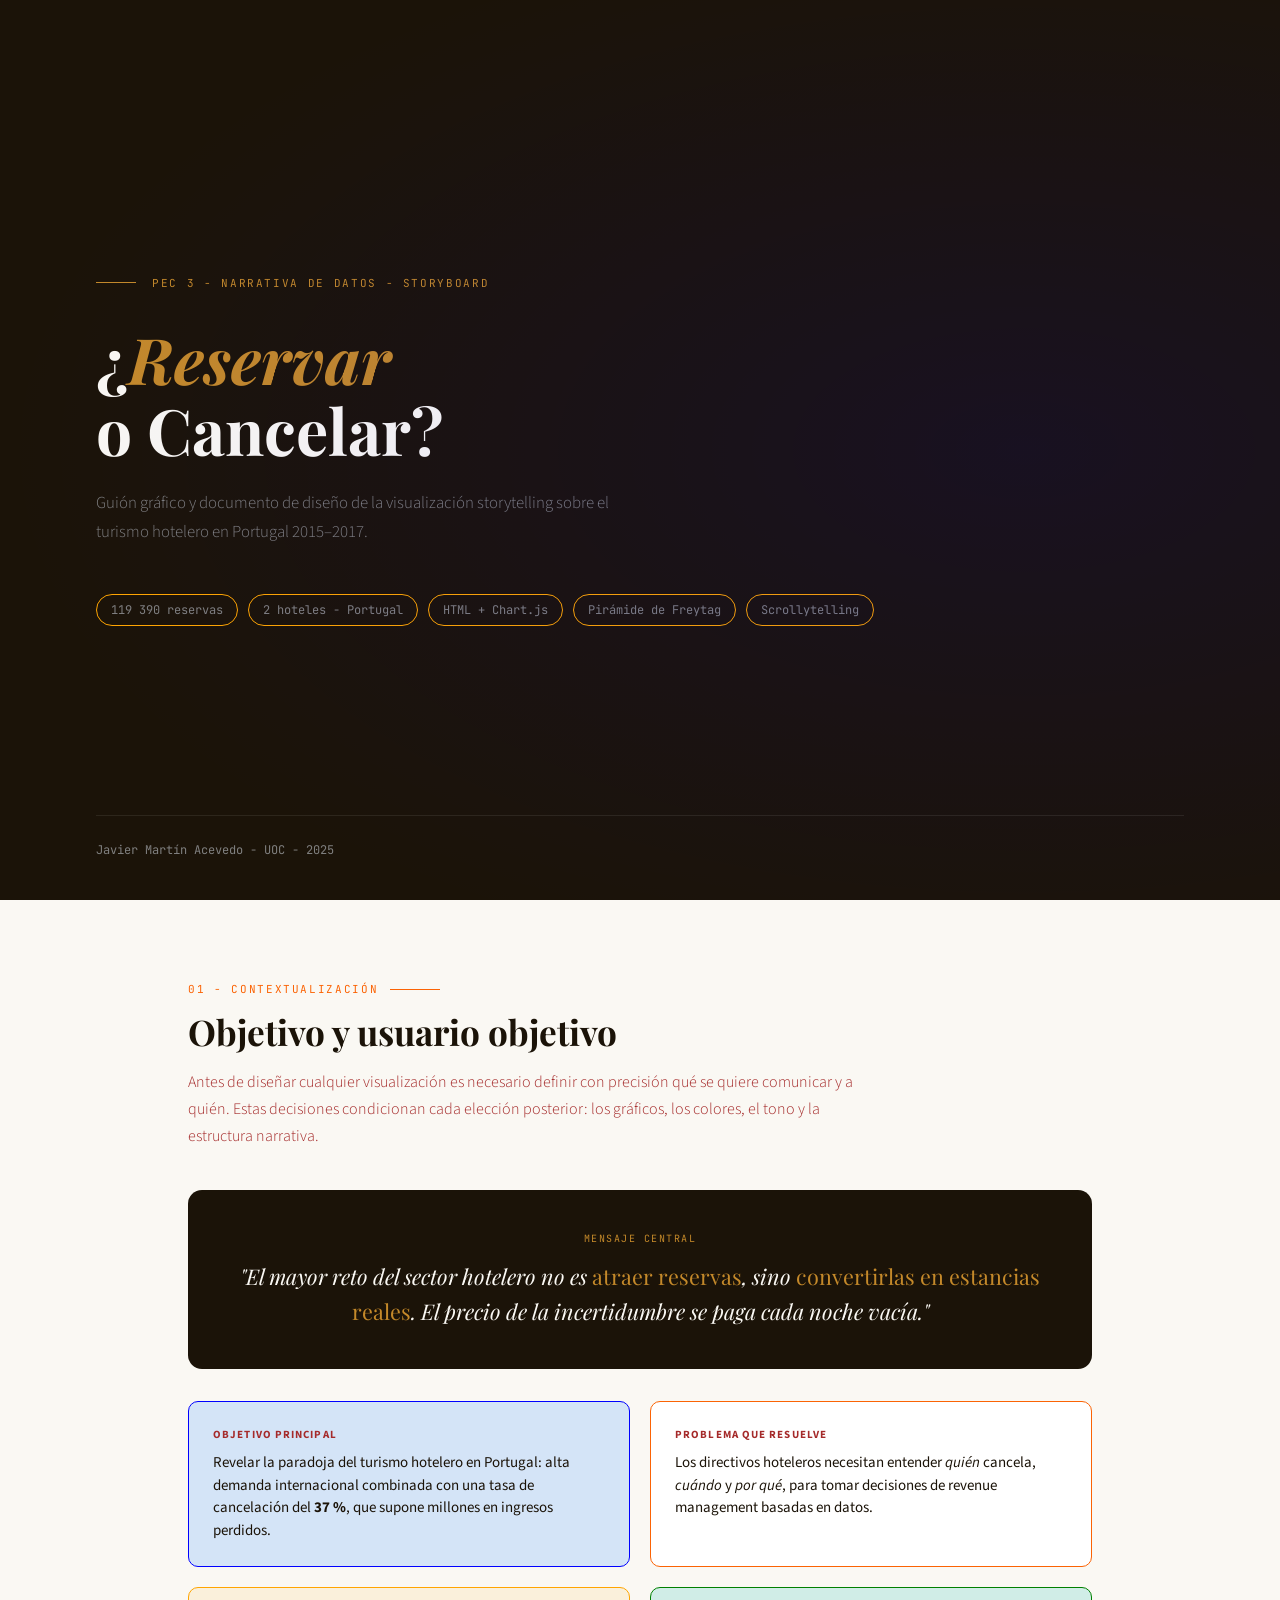
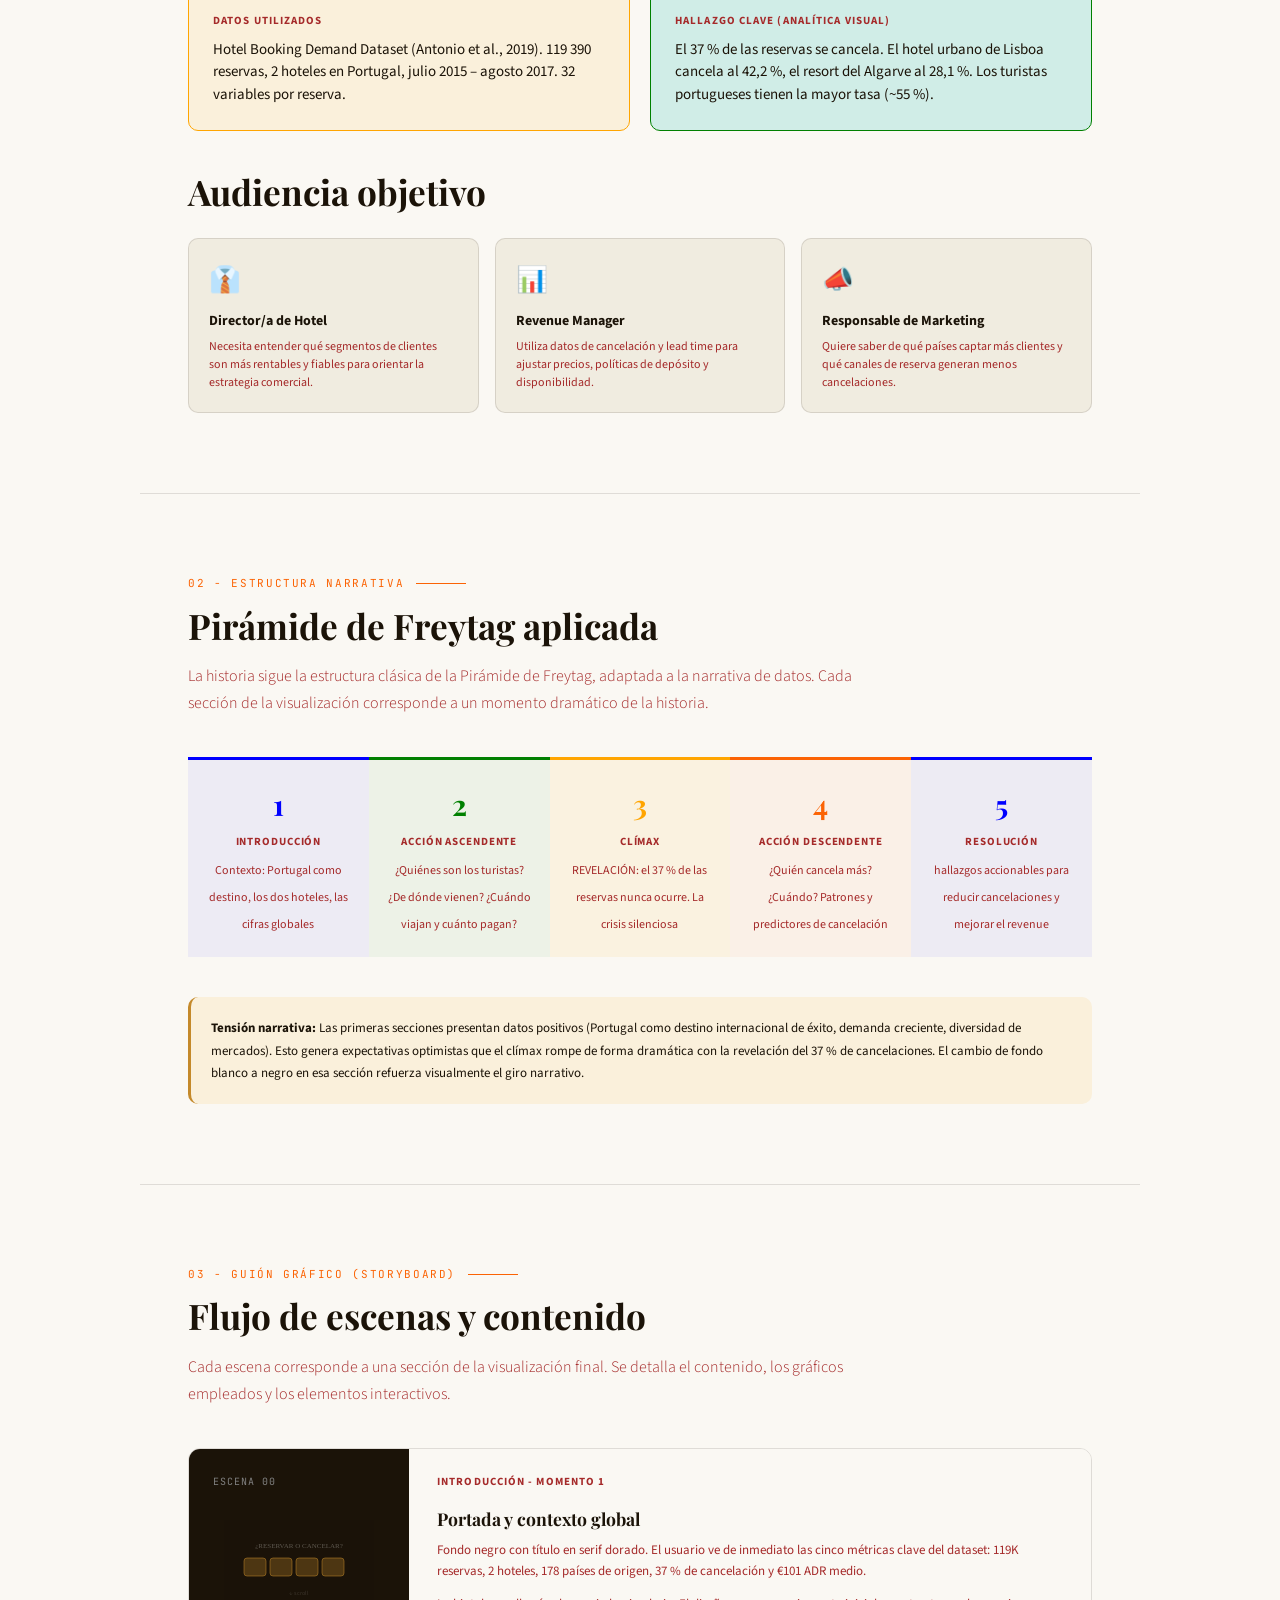
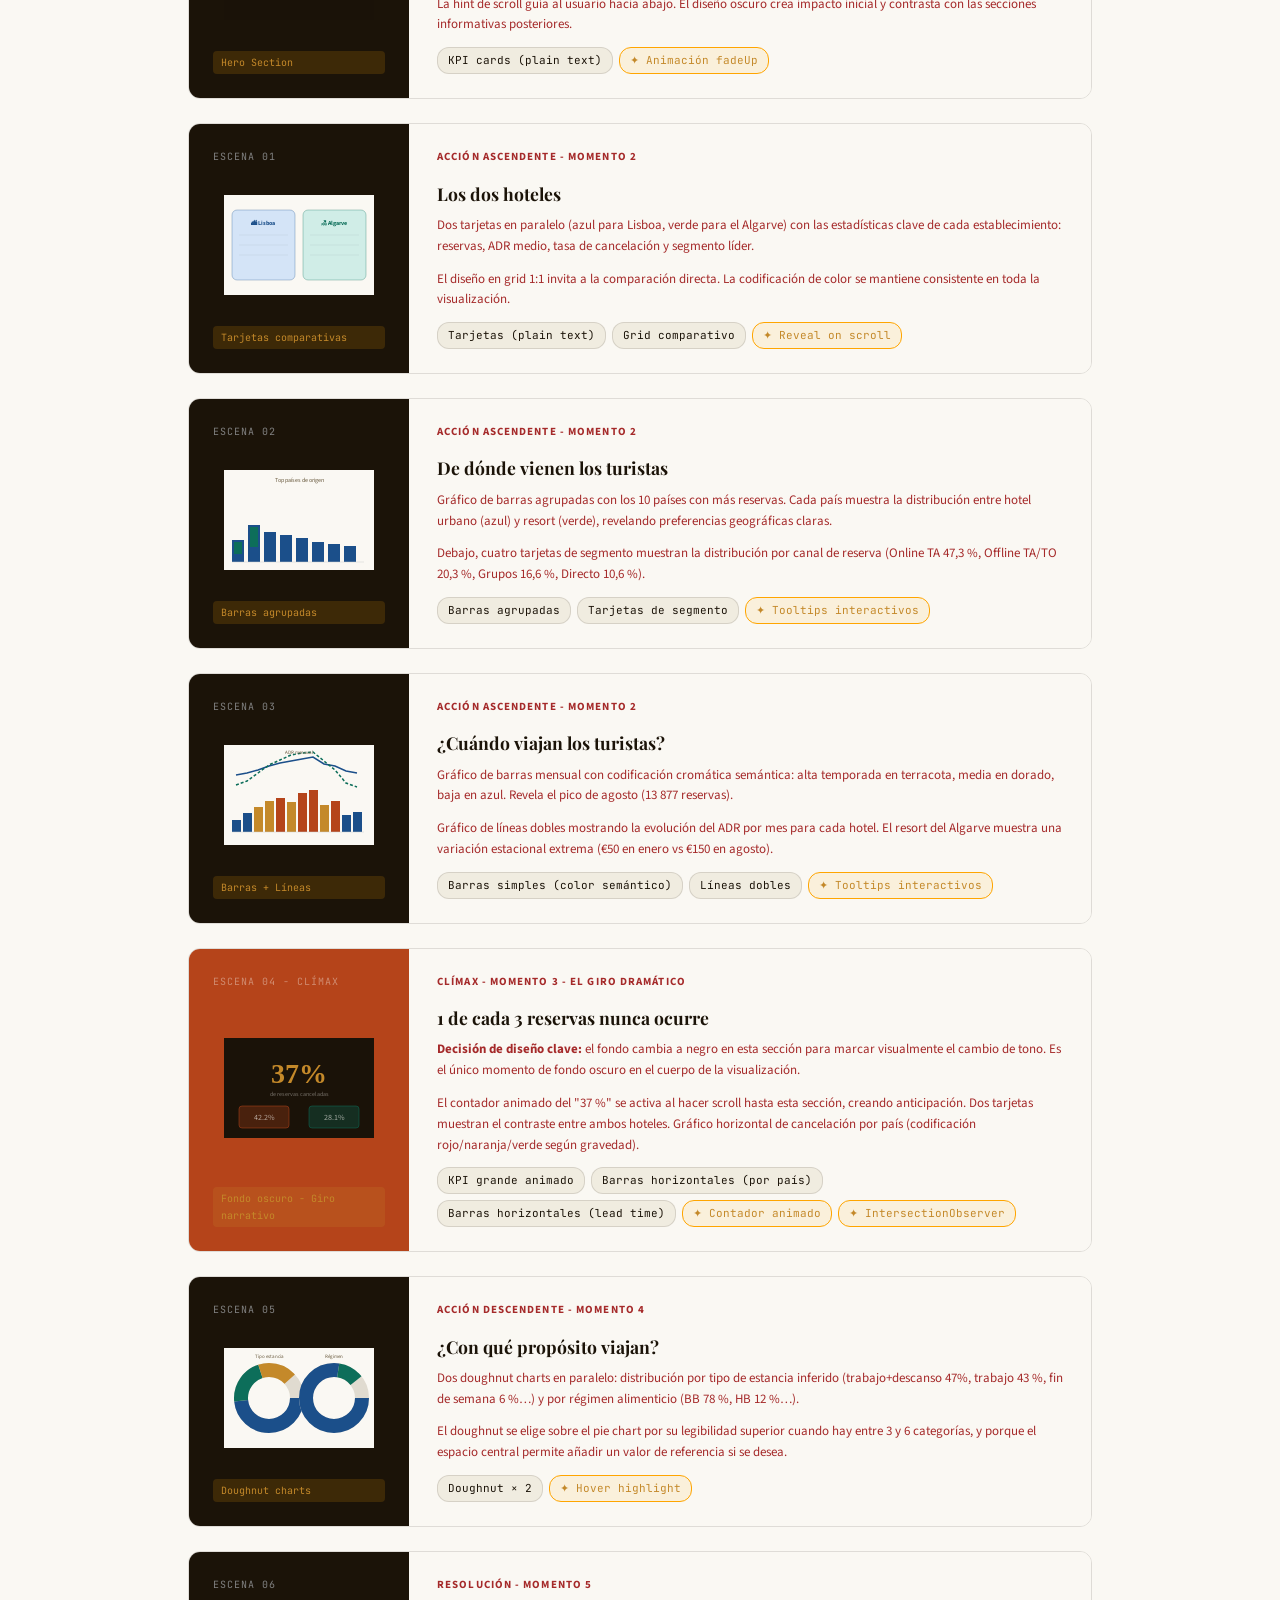
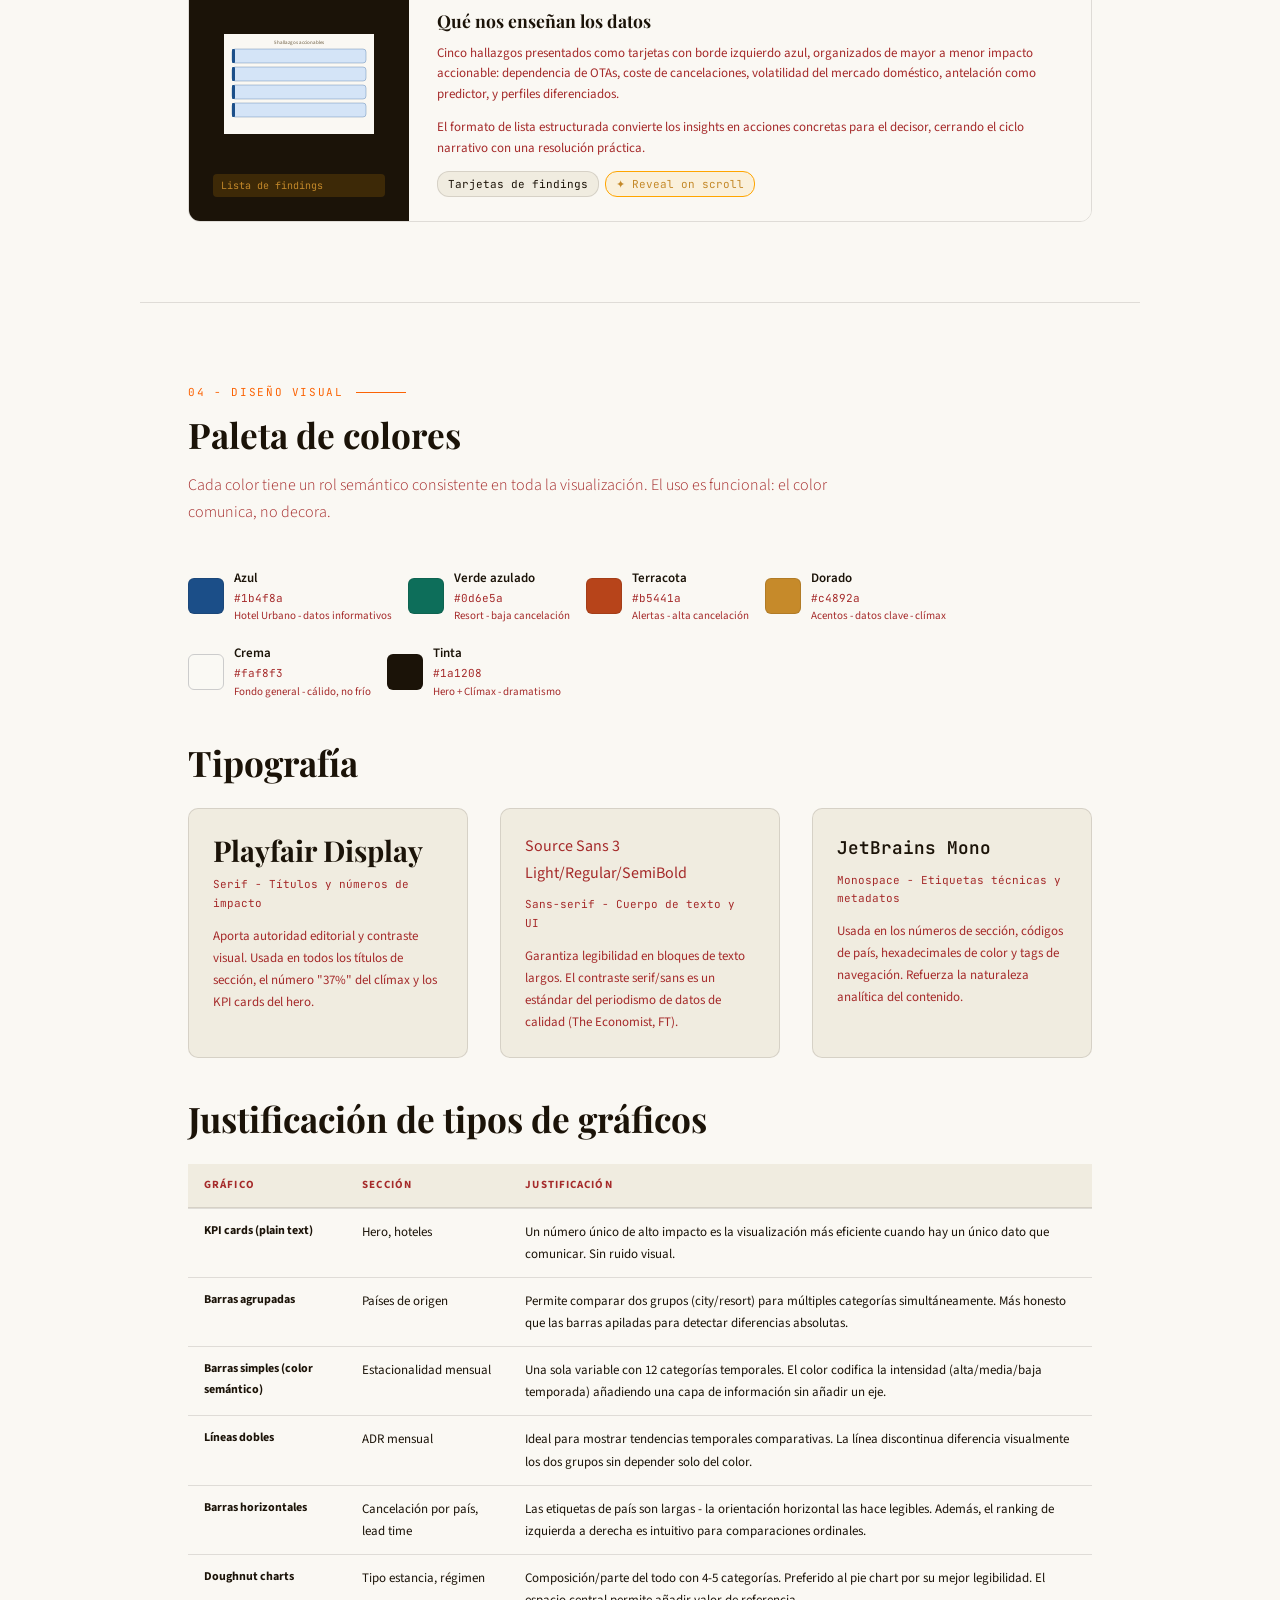
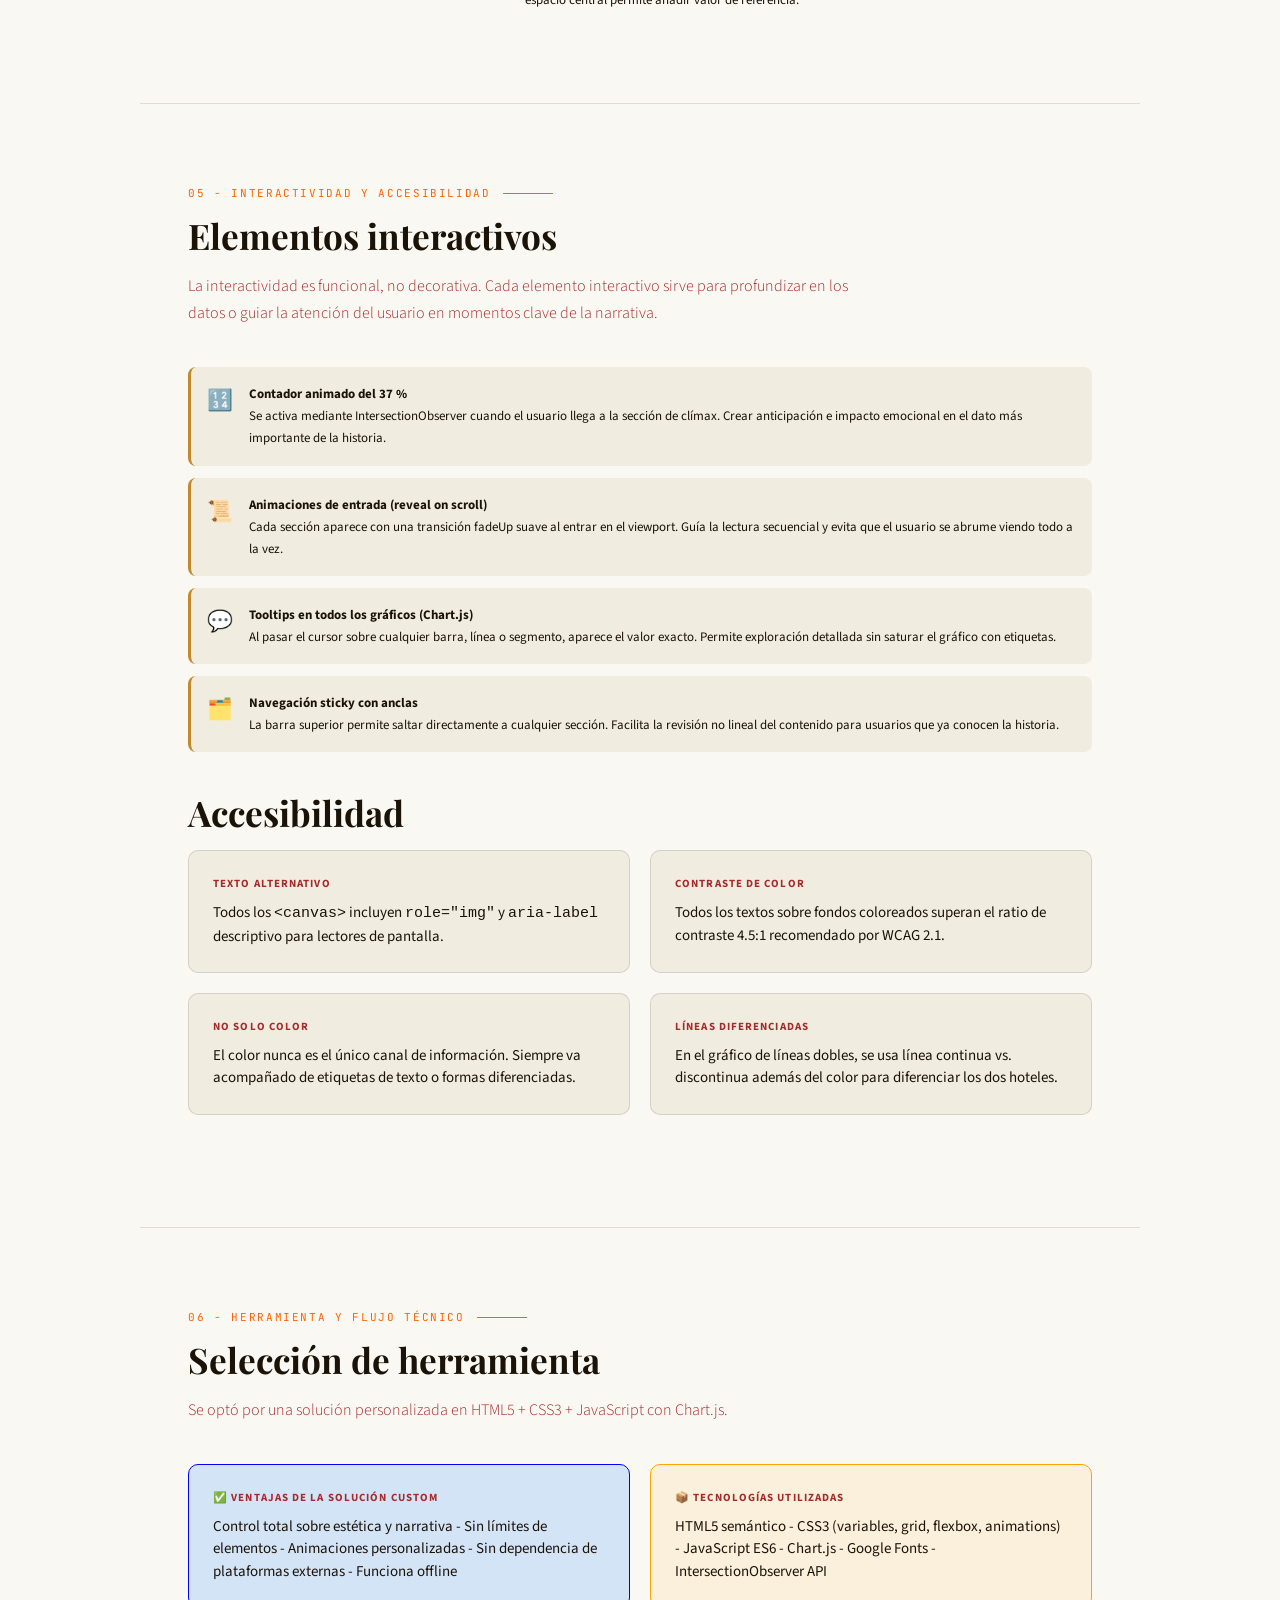
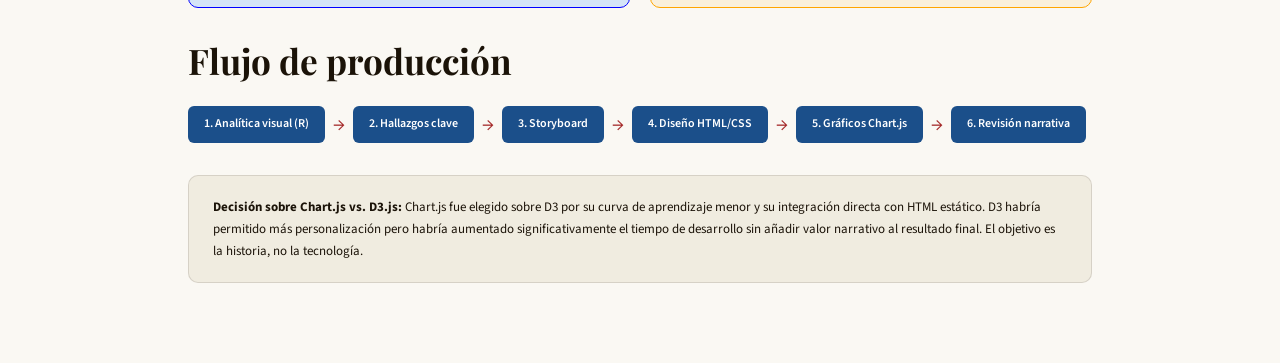
==== storyboard.html @ 97b084c5 "el resto" ====
<!DOCTYPE html>
<html lang="es">
<head>
<meta charset="UTF-8">
<meta name="viewport" content="width=device-width, initial-scale=1.0">
<title>Storyboard - ¿Reservar o Cancelar? | PEC 3</title>
<link href="https://fonts.googleapis.com/css2?family=Playfair+Display:ital,wght@0,400;0,700;1,400&family=Source+Sans+3:wght@300;400;600;700&family=JetBrains+Mono:wght@400;600&display=swap" rel="stylesheet">
<link rel="stylesheet" href="css/styles.css">
<link rel="stylesheet" href="css/styles.css">
</head>
<body>
  <a href="index.html" style="
  position: fixed; bottom: 2rem; right: 2rem;
  background: var(--azul); color: white;
  padding: .6rem 1.2rem; border-radius: 8px;
  text-decoration: none; font-size: 13px; font-weight: 600;
  box-shadow: 0 4px 12px black;
  ">Visualización de datos</a>

<!-- Carátula -->
<div class="cover">
  <div class="cover-meta">PEC 3 - Narrativa de Datos - Storyboard</div>
  <h1>¿<em>Reservar</em><br>o Cancelar?</h1>
  <p class="cover-sub">Guión gráfico y documento de diseño de la visualización storytelling sobre el turismo hotelero en Portugal 2015–2017.</p>
  <div class="cover-tags">
    <span class="tag">119 390 reservas</span>
    <span class="tag">2 hoteles - Portugal</span>
    <span class="tag">HTML + Chart.js</span>
    <span class="tag">Pirámide de Freytag</span>
    <span class="tag">Scrollytelling</span>
  </div>
  <div class="cover-footer">
    <span>Javier Martín Acevedo - UOC - 2025</span>
  </div>
</div>

<!-- Parte 1: Objetivo y usuario -->
<div class="page">
  <div class="section-num">01 - Contextualización</div>
  <h2>Objetivo y usuario objetivo</h2>
  <p class="lead">Antes de diseñar cualquier visualización es necesario definir con precisión qué se quiere comunicar y a quién. Estas decisiones condicionan cada elección posterior: los gráficos, los colores, el tono y la estructura narrativa.</p>

  <div class="msg-box">
    <div class="mb-label">Mensaje central</div>
    <blockquote>"El mayor reto del sector hotelero no es <em>atraer reservas</em>, sino <em>convertirlas en estancias reales</em>. El precio de la incertidumbre se paga cada noche vacía."</blockquote>
  </div>

  <div class="info-grid">
    <div class="info-box accent-azul">
      <div class="ib-label">Objetivo principal</div>
      <div class="ib-value">Revelar la paradoja del turismo hotelero en Portugal: alta demanda internacional combinada con una tasa de cancelación del <strong>37 %</strong>, que supone millones en ingresos perdidos.</div>
    </div>
    <div class="info-box accent-terra">
      <div class="ib-label">Problema que resuelve</div>
      <div class="ib-value">Los directivos hoteleros necesitan entender <em>quién</em> cancela, <em>cuándo</em> y <em>por qué</em>, para tomar decisiones de revenue management basadas en datos.</div>
    </div>
    <div class="info-box accent-gold">
      <div class="ib-label">Datos utilizados</div>
      <div class="ib-value">Hotel Booking Demand Dataset (Antonio et al., 2019). 119 390 reservas, 2 hoteles en Portugal, julio 2015 – agosto 2017. 32 variables por reserva.</div>
    </div>
    <div class="info-box accent-teal">
      <div class="ib-label">Hallazgo clave (analítica visual)</div>
      <div class="ib-value">El 37 % de las reservas se cancela. El hotel urbano de Lisboa cancela al 42,2 %, el resort del Algarve al 28,1 %. Los turistas portugueses tienen la mayor tasa (~55 %).</div>
    </div>
  </div>

  <h2 style="margin-top:2.5rem;">Audiencia objetivo</h2>
  <div class="audience-grid">
    <div class="aud-card">
      <div class="aud-icon">👔</div>
      <div class="aud-role">Director/a de Hotel</div>
      <div class="aud-desc">Necesita entender qué segmentos de clientes son más rentables y fiables para orientar la estrategia comercial.</div>
    </div>
    <div class="aud-card">
      <div class="aud-icon">📊</div>
      <div class="aud-role">Revenue Manager</div>
      <div class="aud-desc">Utiliza datos de cancelación y lead time para ajustar precios, políticas de depósito y disponibilidad.</div>
    </div>
    <div class="aud-card">
      <div class="aud-icon">📣</div>
      <div class="aud-role">Responsable de Marketing</div>
      <div class="aud-desc">Quiere saber de qué países captar más clientes y qué canales de reserva generan menos cancelaciones.</div>
    </div>
  </div>
</div>

<!-- Parte 2: Estructura narrativa -->
<div class="page">
  <div class="section-num">02 - Estructura narrativa</div>
  <h2>Pirámide de Freytag aplicada</h2>
  <p class="lead">La historia sigue la estructura clásica de la Pirámide de Freytag, adaptada a la narrativa de datos. Cada sección de la visualización corresponde a un momento dramático de la historia.</p>

  <div class="pyramid-wrap">
    <div class="pyramid-steps">
      <div class="pstep">
        <span class="ps-num">1</span>
        <span class="ps-label">Introducción</span>
        <span class="ps-desc">Contexto: Portugal como destino, los dos hoteles, las cifras globales</span>
      </div>
      <div class="pstep">
        <span class="ps-num">2</span>
        <span class="ps-label">Acción ascendente</span>
        <span class="ps-desc">¿Quiénes son los turistas? ¿De dónde vienen? ¿Cuándo viajan y cuánto pagan?</span>
      </div>
      <div class="pstep">
        <span class="ps-num">3</span>
        <span class="ps-label">Clímax</span>
        <span class="ps-desc">REVELACIÓN: el 37 % de las reservas nunca ocurre. La crisis silenciosa</span>
      </div>
      <div class="pstep">
        <span class="ps-num">4</span>
        <span class="ps-label">Acción descendente</span>
        <span class="ps-desc">¿Quién cancela más? ¿Cuándo? Patrones y predictores de cancelación</span>
      </div>
      <div class="pstep">
        <span class="ps-num">5</span>
        <span class="ps-label">Resolución</span>
        <span class="ps-desc">hallazgos accionables para reducir cancelaciones y mejorar el revenue</span>
      </div>
    </div>
  </div>

  <div style="margin-top:1.5rem; padding:1.25rem; background:var(--gold-light); border-radius:10px; border-left:3px solid var(--gold); font-size:13px;">
    <strong>Tensión narrativa:</strong> Las primeras secciones presentan datos positivos (Portugal como destino internacional de éxito, demanda creciente, diversidad de mercados). Esto genera expectativas optimistas que el clímax rompe de forma dramática con la revelación del 37 % de cancelaciones. El cambio de fondo blanco a negro en esa sección refuerza visualmente el giro narrativo.
  </div>
</div>

<!-- Parte 3: Guión Gráfico -->
<div class="page">
  <div class="section-num">03 - Guión gráfico (Storyboard)</div>
  <h2>Flujo de escenas y contenido</h2>
  <p class="lead">Cada escena corresponde a una sección de la visualización final. Se detalla el contenido, los gráficos empleados y los elementos interactivos.</p>

  <div class="scenes">

    <!-- Hero -->
    <div class="scene">
      <div class="scene-frame">
        <div class="scene-num">ESCENA 00</div>
        <div class="scene-preview">
          <svg class="wf" viewBox="0 0 150 100" fill="none">
            <rect width="150" height="100" fill="#1a1208"/>
            <text x="75" y="28" text-anchor="middle" fill="rgba(250,248,243,0.3)" font-size="7" font-family="serif">¿RESERVAR O CANCELAR?</text>
            <rect x="20" y="38" width="22" height="18" rx="3" fill="rgba(196,137,42,0.3)" stroke="rgba(196,137,42,0.5)" stroke-width="1"/>
            <rect x="46" y="38" width="22" height="18" rx="3" fill="rgba(196,137,42,0.3)" stroke="rgba(196,137,42,0.5)" stroke-width="1"/>
            <rect x="72" y="38" width="22" height="18" rx="3" fill="rgba(196,137,42,0.3)" stroke="rgba(196,137,42,0.5)" stroke-width="1"/>
            <rect x="98" y="38" width="22" height="18" rx="3" fill="rgba(196,137,42,0.3)" stroke="rgba(196,137,42,0.5)" stroke-width="1"/>
            <text x="75" y="75" text-anchor="middle" fill="rgba(250,248,243,0.15)" font-size="6">↓ scroll</text>
          </svg>
        </div>
        <span class="scene-tag-vis">Hero Section</span>
      </div>
      <div class="scene-body">
        <div class="scene-section">Introducción - Momento 1</div>
        <div class="scene-title">Portada y contexto global</div>
        <p>Fondo negro con título en serif dorado. El usuario ve de inmediato las cinco métricas clave del dataset: 119K reservas, 2 hoteles, 178 países de origen, 37 % de cancelación y €101 ADR medio.</p>
        <p>La hint de scroll guía al usuario hacia abajo. El diseño oscuro crea impacto inicial y contrasta con las secciones informativas posteriores.</p>
        <div class="scene-charts">
          <span class="chart-pill">KPI cards (plain text)</span>
          <span class="interaction-pill">✦ Animación fadeUp</span>
        </div>
      </div>
    </div>

    <!-- Los hoteles -->
    <div class="scene">
      <div class="scene-frame">
        <div class="scene-num">ESCENA 01</div>
        <div class="scene-preview">
          <svg class="wf" viewBox="0 0 150 100" fill="none">
            <rect width="150" height="100" fill="#faf8f3"/>
            <rect x="8" y="15" width="63" height="70" rx="5" fill="#d4e4f7" stroke="rgba(27,79,138,0.3)" stroke-width="1"/>
            <rect x="79" y="15" width="63" height="70" rx="5" fill="#d0ede7" stroke="rgba(13,110,90,0.3)" stroke-width="1"/>
            <text x="39" y="30" text-anchor="middle" fill="#1b4f8a" font-size="6" font-weight="bold">🏙 Lisboa</text>
            <text x="110" y="30" text-anchor="middle" fill="#0d6e5a" font-size="6" font-weight="bold">🏖 Algarve</text>
            <line x1="15" y1="40" x2="64" y2="40" stroke="rgba(26,18,8,0.1)" stroke-width="0.5"/>
            <line x1="15" y1="50" x2="64" y2="50" stroke="rgba(26,18,8,0.1)" stroke-width="0.5"/>
            <line x1="15" y1="60" x2="64" y2="60" stroke="rgba(26,18,8,0.1)" stroke-width="0.5"/>
            <line x1="86" y1="40" x2="135" y2="40" stroke="rgba(26,18,8,0.1)" stroke-width="0.5"/>
            <line x1="86" y1="50" x2="135" y2="50" stroke="rgba(26,18,8,0.1)" stroke-width="0.5"/>
            <line x1="86" y1="60" x2="135" y2="60" stroke="rgba(26,18,8,0.1)" stroke-width="0.5"/>
          </svg>
        </div>
        <span class="scene-tag-vis">Tarjetas comparativas</span>
      </div>
      <div class="scene-body">
        <div class="scene-section">Acción ascendente - Momento 2</div>
        <div class="scene-title">Los dos hoteles</div>
        <p>Dos tarjetas en paralelo (azul para Lisboa, verde para el Algarve) con las estadísticas clave de cada establecimiento: reservas, ADR medio, tasa de cancelación y segmento líder.</p>
        <p>El diseño en grid 1:1 invita a la comparación directa. La codificación de color se mantiene consistente en toda la visualización.</p>
        <div class="scene-charts">
          <span class="chart-pill">Tarjetas (plain text)</span>
          <span class="chart-pill">Grid comparativo</span>
          <span class="interaction-pill">✦ Reveal on scroll</span>
        </div>
      </div>
    </div>

    <!-- Huéspedes -->
    <div class="scene">
      <div class="scene-frame">
        <div class="scene-num">ESCENA 02</div>
        <div class="scene-preview">
          <svg class="wf" viewBox="0 0 150 100" fill="none">
            <rect width="150" height="100" fill="#faf8f3"/>
            <rect x="8" y="70" width="12" height="22" fill="#1b4f8a"/>
            <rect x="10" y="72" width="8" height="12" fill="#0d6e5a"/>
            <rect x="24" y="55" width="12" height="37" fill="#1b4f8a"/>
            <rect x="26" y="57" width="8" height="20" fill="#0d6e5a"/>
            <rect x="40" y="62" width="12" height="30" fill="#1b4f8a"/>
            <rect x="56" y="65" width="12" height="27" fill="#1b4f8a"/>
            <rect x="72" y="68" width="12" height="24" fill="#1b4f8a"/>
            <rect x="88" y="72" width="12" height="20" fill="#1b4f8a"/>
            <rect x="104" y="74" width="12" height="18" fill="#1b4f8a"/>
            <rect x="120" y="76" width="12" height="16" fill="#1b4f8a"/>
            <line x1="8" y1="92" x2="140" y2="92" stroke="#ccc" stroke-width="0.5"/>
            <text x="75" y="12" text-anchor="middle" fill="#6b5c40" font-size="6">Top países de origen</text>
          </svg>
        </div>
        <span class="scene-tag-vis">Barras agrupadas</span>
      </div>
      <div class="scene-body">
        <div class="scene-section">Acción ascendente - Momento 2</div>
        <div class="scene-title">De dónde vienen los turistas</div>
        <p>Gráfico de barras agrupadas con los 10 países con más reservas. Cada país muestra la distribución entre hotel urbano (azul) y resort (verde), revelando preferencias geográficas claras.</p>
        <p>Debajo, cuatro tarjetas de segmento muestran la distribución por canal de reserva (Online TA 47,3 %, Offline TA/TO 20,3 %, Grupos 16,6 %, Directo 10,6 %).</p>
        <div class="scene-charts">
          <span class="chart-pill">Barras agrupadas</span>
          <span class="chart-pill">Tarjetas de segmento</span>
          <span class="interaction-pill">✦ Tooltips interactivos</span>
        </div>
      </div>
    </div>

    <!-- Estacionalidad -->
    <div class="scene">
      <div class="scene-frame">
        <div class="scene-num">ESCENA 03</div>
        <div class="scene-preview">
          <svg class="wf" viewBox="0 0 150 100" fill="none">
            <rect width="150" height="100" fill="#faf8f3"/>
            <!-- Meses -->
            <rect x="8" y="75" width="9" height="12" fill="#1b4f8a"/>
            <rect x="19" y="68" width="9" height="19" fill="#1b4f8a"/>
            <rect x="30" y="62" width="9" height="25" fill="#c4892a"/>
            <rect x="41" y="56" width="9" height="31" fill="#c4892a"/>
            <rect x="52" y="53" width="9" height="34" fill="#b5441a"/>
            <rect x="63" y="57" width="9" height="30" fill="#c4892a"/>
            <rect x="74" y="48" width="9" height="39" fill="#b5441a"/>
            <rect x="85" y="45" width="9" height="42" fill="#b5441a"/>
            <rect x="96" y="60" width="9" height="27" fill="#c4892a"/>
            <rect x="107" y="56" width="9" height="31" fill="#b5441a"/>
            <rect x="118" y="70" width="9" height="17" fill="#1b4f8a"/>
            <rect x="129" y="67" width="9" height="20" fill="#1b4f8a"/>
            <line x1="8" y1="87" x2="140" y2="87" stroke="#ccc" stroke-width="0.5"/>
            <!-- Adr -->
            <polyline points="12,30 23,28 34,25 45,21 56,18 67,16 78,14 89,12 100,19 111,21 122,26 133,28" stroke="#1b4f8a" stroke-width="1.5" fill="none"/>
            <polyline points="12,40 23,36 34,28 45,20 56,15 67,10 78,8 89,7 100,16 111,25 122,38 133,42" stroke="#0d6e5a" stroke-width="1.5" fill="none" stroke-dasharray="3,2"/>
            <text x="75" y="9" text-anchor="middle" fill="#6b5c40" font-size="5">ADR mensual</text>
          </svg>
        </div>
        <span class="scene-tag-vis">Barras + Líneas</span>
      </div>
      <div class="scene-body">
        <div class="scene-section">Acción ascendente - Momento 2</div>
        <div class="scene-title">¿Cuándo viajan los turistas?</div>
        <p>Gráfico de barras mensual con codificación cromática semántica: alta temporada en terracota, media en dorado, baja en azul. Revela el pico de agosto (13 877 reservas).</p>
        <p>Gráfico de líneas dobles mostrando la evolución del ADR por mes para cada hotel. El resort del Algarve muestra una variación estacional extrema (€50 en enero vs €150 en agosto).</p>
        <div class="scene-charts">
          <span class="chart-pill">Barras simples (color semántico)</span>
          <span class="chart-pill">Líneas dobles</span>
          <span class="interaction-pill">✦ Tooltips interactivos</span>
        </div>
      </div>
    </div>

    <!-- cLÍMAX -->
    <div class="scene">
      <div class="scene-frame" style="background:#b5441a;">
        <div class="scene-num" style="color:rgba(250,248,243,0.4);">ESCENA 04 - CLÍMAX</div>
        <div class="scene-preview">
          <svg class="wf" viewBox="0 0 150 100" fill="none">
            <rect width="150" height="100" fill="#1a1208"/>
            <text x="75" y="45" text-anchor="middle" fill="#c4892a" font-size="28" font-family="serif" font-weight="bold">37%</text>
            <text x="75" y="58" text-anchor="middle" fill="rgba(250,248,243,0.4)" font-size="6">de reservas canceladas</text>
            <rect x="15" y="68" width="50" height="22" rx="3" fill="rgba(181,68,26,0.3)" stroke="rgba(181,68,26,0.5)" stroke-width="1"/>
            <rect x="85" y="68" width="50" height="22" rx="3" fill="rgba(13,110,90,0.3)" stroke="rgba(13,110,90,0.5)" stroke-width="1"/>
            <text x="40" y="82" text-anchor="middle" fill="rgba(250,248,243,0.6)" font-size="8">42.2%</text>
            <text x="110" y="82" text-anchor="middle" fill="rgba(250,248,243,0.6)" font-size="8">28.1%</text>
          </svg>
        </div>
        <span class="scene-tag-vis" style="background:rgba(196,137,42,0.2); color:var(--gold);">Fondo oscuro - Giro narrativo</span>
      </div>
      <div class="scene-body">
        <div class="scene-section">CLÍMAX - Momento 3 - El giro dramático</div>
        <div class="scene-title">1 de cada 3 reservas nunca ocurre</div>
        <p><strong>Decisión de diseño clave:</strong> el fondo cambia a negro en esta sección para marcar visualmente el cambio de tono. Es el único momento de fondo oscuro en el cuerpo de la visualización.</p>
        <p>El contador animado del "37 %" se activa al hacer scroll hasta esta sección, creando anticipación. Dos tarjetas muestran el contraste entre ambos hoteles. Gráfico horizontal de cancelación por país (codificación rojo/naranja/verde según gravedad).</p>
        <div class="scene-charts">
          <span class="chart-pill">KPI grande animado</span>
          <span class="chart-pill">Barras horizontales (por país)</span>
          <span class="chart-pill">Barras horizontales (lead time)</span>
          <span class="interaction-pill">✦ Contador animado</span>
          <span class="interaction-pill">✦ IntersectionObserver</span>
        </div>
      </div>
    </div>

    <!-- Tipo de estancia -->
    <div class="scene">
      <div class="scene-frame">
        <div class="scene-num">ESCENA 05</div>
        <div class="scene-preview">
          <svg class="wf" viewBox="0 0 150 100" fill="none">
            <rect width="150" height="100" fill="#faf8f3"/>
            <!-- Doughnut 1 -->
            <circle cx="45" cy="50" r="28" fill="none" stroke="#e0dbd0" stroke-width="14"/>
            <circle cx="45" cy="50" r="28" fill="none" stroke="#1b4f8a" stroke-width="14" stroke-dasharray="85 176" stroke-dashoffset="0"/>
            <circle cx="45" cy="50" r="28" fill="none" stroke="#0d6e5a" stroke-width="14" stroke-dasharray="38 176" stroke-dashoffset="-85"/>
            <circle cx="45" cy="50" r="28" fill="none" stroke="#c4892a" stroke-width="14" stroke-dasharray="32 176" stroke-dashoffset="-123"/>
            <!-- Doughnut 2 -->
            <circle cx="110" cy="50" r="28" fill="none" stroke="#e0dbd0" stroke-width="14"/>
            <circle cx="110" cy="50" r="28" fill="none" stroke="#1b4f8a" stroke-width="14" stroke-dasharray="136 176" stroke-dashoffset="0"/>
            <circle cx="110" cy="50" r="28" fill="none" stroke="#0d6e5a" stroke-width="14" stroke-dasharray="21 176" stroke-dashoffset="-136"/>
            <text x="45" y="10" text-anchor="middle" fill="#6b5c40" font-size="5">Tipo estancia</text>
            <text x="110" y="10" text-anchor="middle" fill="#6b5c40" font-size="5">Régimen</text>
          </svg>
        </div>
        <span class="scene-tag-vis">Doughnut charts</span>
      </div>
      <div class="scene-body">
        <div class="scene-section">Acción descendente - Momento 4</div>
        <div class="scene-title">¿Con qué propósito viajan?</div>
        <p>Dos doughnut charts en paralelo: distribución por tipo de estancia inferido (trabajo+descanso 47%, trabajo 43 %, fin de semana 6 %…) y por régimen alimenticio (BB 78 %, HB 12 %…).</p>
        <p>El doughnut se elige sobre el pie chart por su legibilidad superior cuando hay entre 3 y 6 categorías, y porque el espacio central permite añadir un valor de referencia si se desea.</p>
        <div class="scene-charts">
          <span class="chart-pill">Doughnut × 2</span>
          <span class="interaction-pill">✦ Hover highlight</span>
        </div>
      </div>
    </div>

    <!-- Conclusiones -->
    <div class="scene">
      <div class="scene-frame">
        <div class="scene-num">ESCENA 06</div>
        <div class="scene-preview">
          <svg class="wf" viewBox="0 0 150 100" fill="none">
            <rect width="150" height="100" fill="#faf8f3"/>
            <rect x="8" y="15" width="134" height="14" rx="3" fill="#d4e4f7" stroke="rgba(27,79,138,0.3)" stroke-width="1"/>
            <rect x="8" y="33" width="134" height="14" rx="3" fill="#d4e4f7" stroke="rgba(27,79,138,0.3)" stroke-width="1"/>
            <rect x="8" y="51" width="134" height="14" rx="3" fill="#d4e4f7" stroke="rgba(27,79,138,0.3)" stroke-width="1"/>
            <rect x="8" y="69" width="134" height="14" rx="3" fill="#d4e4f7" stroke="rgba(27,79,138,0.3)" stroke-width="1"/>
            <rect x="8" y="15" width="3" height="14" rx="1" fill="#1b4f8a"/>
            <rect x="8" y="33" width="3" height="14" rx="1" fill="#1b4f8a"/>
            <rect x="8" y="51" width="3" height="14" rx="1" fill="#1b4f8a"/>
            <rect x="8" y="69" width="3" height="14" rx="1" fill="#1b4f8a"/>
            <text x="75" y="10" text-anchor="middle" fill="#6b5c40" font-size="5">5 hallazgos accionables</text>
          </svg>
        </div>
        <span class="scene-tag-vis">Lista de findings</span>
      </div>
      <div class="scene-body">
        <div class="scene-section">Resolución - Momento 5</div>
        <div class="scene-title">Qué nos enseñan los datos</div>
        <p>Cinco hallazgos presentados como tarjetas con borde izquierdo azul, organizados de mayor a menor impacto accionable: dependencia de OTAs, coste de cancelaciones, volatilidad del mercado doméstico, antelación como predictor, y perfiles diferenciados.</p>
        <p>El formato de lista estructurada convierte los insights en acciones concretas para el decisor, cerrando el ciclo narrativo con una resolución práctica.</p>
        <div class="scene-charts">
          <span class="chart-pill">Tarjetas de findings</span>
          <span class="interaction-pill">✦ Reveal on scroll</span>
        </div>
      </div>
    </div>

  </div><!-- /scenes -->
</div>

<!-- Parte 4: Diseño visual -->
<div class="page">
  <div class="section-num">04 - Diseño visual</div>
  <h2>Paleta de colores</h2>
  <p class="lead">Cada color tiene un rol semántico consistente en toda la visualización. El uso es funcional: el color comunica, no decora.</p>

  <div class="swatches">
    <div class="swatch">
      <div class="sw-dot" style="background:hsl(212, 67%, 32%);"></div>
      <div class="sw-info">
        <div class="sw-name">Azul</div>
        <div class="sw-hex">#1b4f8a</div>
        <div class="sw-use">Hotel Urbano - datos informativos</div>
      </div>
    </div>
    <div class="swatch">
      <div class="sw-dot" style="background:hsl(168, 79%, 24%);"></div>
      <div class="sw-info">
        <div class="sw-name">Verde azulado</div>
        <div class="sw-hex">#0d6e5a</div>
        <div class="sw-use">Resort - baja cancelación</div>
      </div>
    </div>
    <div class="swatch">
      <div class="sw-dot" style="background:hsl(16, 75%, 41%);"></div>
      <div class="sw-info">
        <div class="sw-name">Terracota</div>
        <div class="sw-hex">#b5441a</div>
        <div class="sw-use">Alertas - alta cancelación</div>
      </div>
    </div>
    <div class="swatch">
      <div class="sw-dot" style="background:hsl(37, 65%, 47%);"></div>
      <div class="sw-info">
        <div class="sw-name">Dorado</div>
        <div class="sw-hex">#c4892a</div>
        <div class="sw-use">Acentos - datos clave - clímax</div>
      </div>
    </div>
    <div class="swatch">
      <div class="sw-dot" style="background:hsl(43, 41%, 97%); border:1px solid hsl(0, 0%, 80%);"></div>
      <div class="sw-info">
        <div class="sw-name">Crema</div>
        <div class="sw-hex">#faf8f3</div>
        <div class="sw-use">Fondo general - cálido, no frío</div>
      </div>
    </div>
    <div class="swatch">
      <div class="sw-dot" style="background:hsl(33, 53%, 7%);"></div>
      <div class="sw-info">
        <div class="sw-name">Tinta</div>
        <div class="sw-hex">#1a1208</div>
        <div class="sw-use">Hero + Clímax - dramatismo</div>
      </div>
    </div>
  </div>

  <h2 style="margin-top:2.5rem;">Tipografía</h2>
  <div class="type-row">
    <div class="type-card">
      <div class="type-sample-serif">Playfair Display</div>
      <div class="type-meta">Serif - Títulos y números de impacto</div>
      <div style="margin-top:.75rem; font-size:13px; color:var(--muted);">Aporta autoridad editorial y contraste visual. Usada en todos los títulos de sección, el número "37%" del clímax y los KPI cards del hero.</div>
    </div>
    <div class="type-card">
      <div class="type-sample-sans">Source Sans 3 Light/Regular/SemiBold</div>
      <div class="type-meta">Sans-serif - Cuerpo de texto y UI</div>
      <div style="margin-top:.75rem; font-size:13px; color:var(--muted);">Garantiza legibilidad en bloques de texto largos. El contraste serif/sans es un estándar del periodismo de datos de calidad (The Economist, FT).</div>
    </div>
    <div class="type-card">
      <div style="font-family:'JetBrains Mono', monospace; font-size:1.1rem; font-weight:600; margin-bottom:.5rem;">JetBrains Mono</div>
      <div class="type-meta">Monospace - Etiquetas técnicas y metadatos</div>
      <div style="margin-top:.75rem; font-size:13px; color:var(--muted);">Usada en los números de sección, códigos de país, hexadecimales de color y tags de navegación. Refuerza la naturaleza analítica del contenido.</div>
    </div>
  </div>

  <h2 style="margin-top:2.5rem;">Justificación de tipos de gráficos</h2>
  <table class="design-table">
    <thead>
      <tr>
        <th>Gráfico</th>
        <th>Sección</th>
        <th>Justificación</th>
      </tr>
    </thead>
    <tbody>
      <tr>
        <td class="cat">KPI cards (plain text)</td>
        <td>Hero, hoteles</td>
        <td>Un número único de alto impacto es la visualización más eficiente cuando hay un único dato que comunicar. Sin ruido visual.</td>
      </tr>
      <tr>
        <td class="cat">Barras agrupadas</td>
        <td>Países de origen</td>
        <td>Permite comparar dos grupos (city/resort) para múltiples categorías simultáneamente. Más honesto que las barras apiladas para detectar diferencias absolutas.</td>
      </tr>
      <tr>
        <td class="cat">Barras simples (color semántico)</td>
        <td>Estacionalidad mensual</td>
        <td>Una sola variable con 12 categorías temporales. El color codifica la intensidad (alta/media/baja temporada) añadiendo una capa de información sin añadir un eje.</td>
      </tr>
      <tr>
        <td class="cat">Líneas dobles</td>
        <td>ADR mensual</td>
        <td>Ideal para mostrar tendencias temporales comparativas. La línea discontinua diferencia visualmente los dos grupos sin depender solo del color.</td>
      </tr>
      <tr>
        <td class="cat">Barras horizontales</td>
        <td>Cancelación por país, lead time</td>
        <td>Las etiquetas de país son largas - la orientación horizontal las hace legibles. Además, el ranking de izquierda a derecha es intuitivo para comparaciones ordinales.</td>
      </tr>
      <tr>
        <td class="cat">Doughnut charts</td>
        <td>Tipo estancia, régimen</td>
        <td>Composición/parte del todo con 4-5 categorías. Preferido al pie chart por su mejor legibilidad. El espacio central permite añadir valor de referencia.</td>
      </tr>
    </tbody>
  </table>
</div>

<!-- Parte 5: Interactividad -->
<div class="page">
  <div class="section-num">05 - Interactividad y accesibilidad</div>
  <h2>Elementos interactivos</h2>
  <p class="lead">La interactividad es funcional, no decorativa. Cada elemento interactivo sirve para profundizar en los datos o guiar la atención del usuario en momentos clave de la narrativa.</p>

  <ul class="int-list">
    <li>
      <span class="ii">🔢</span>
      <div><strong>Contador animado del 37 %</strong><br>Se activa mediante IntersectionObserver cuando el usuario llega a la sección de clímax. Crear anticipación e impacto emocional en el dato más importante de la historia.</div>
    </li>
    <li>
      <span class="ii">📜</span>
      <div><strong>Animaciones de entrada (reveal on scroll)</strong><br>Cada sección aparece con una transición fadeUp suave al entrar en el viewport. Guía la lectura secuencial y evita que el usuario se abrume viendo todo a la vez.</div>
    </li>
    <li>
      <span class="ii">💬</span>
      <div><strong>Tooltips en todos los gráficos (Chart.js)</strong><br>Al pasar el cursor sobre cualquier barra, línea o segmento, aparece el valor exacto. Permite exploración detallada sin saturar el gráfico con etiquetas.</div>
    </li>
    <li>
      <span class="ii">🗂️</span>
      <div><strong>Navegación sticky con anclas</strong><br>La barra superior permite saltar directamente a cualquier sección. Facilita la revisión no lineal del contenido para usuarios que ya conocen la historia.</div>
    </li>
  </ul>

  <h2 style="margin-top:2.5rem;">Accesibilidad</h2>
  <div class="info-grid">
    <div class="info-box">
      <div class="ib-label">Texto alternativo</div>
      <div class="ib-value">Todos los <code>&lt;canvas&gt;</code> incluyen <code>role="img"</code> y <code>aria-label</code> descriptivo para lectores de pantalla.</div>
    </div>
    <div class="info-box">
      <div class="ib-label">Contraste de color</div>
      <div class="ib-value">Todos los textos sobre fondos coloreados superan el ratio de contraste 4.5:1 recomendado por WCAG 2.1.</div>
    </div>
    <div class="info-box">
      <div class="ib-label">No solo color</div>
      <div class="ib-value">El color nunca es el único canal de información. Siempre va acompañado de etiquetas de texto o formas diferenciadas.</div>
    </div>
    <div class="info-box">
      <div class="ib-label">Líneas diferenciadas</div>
      <div class="ib-value">En el gráfico de líneas dobles, se usa línea continua vs. discontinua además del color para diferenciar los dos hoteles.</div>
    </div>
  </div>
</div>

<!-- Parte 6: Flujo técnico -->
<div class="page">
  <div class="section-num">06 - Herramienta y flujo técnico</div>
  <h2>Selección de herramienta</h2>
  <p class="lead">Se optó por una solución personalizada en HTML5 + CSS3 + JavaScript con Chart.js.</p>

  <div class="info-grid">
    <div class="info-box accent-azul">
      <div class="ib-label">✅ Ventajas de la solución custom</div>
      <div class="ib-value">Control total sobre estética y narrativa - Sin límites de elementos - Animaciones personalizadas - Sin dependencia de plataformas externas - Funciona offline</div>
    </div>
    <div class="info-box accent-gold">
      <div class="ib-label">📦 Tecnologías utilizadas</div>
      <div class="ib-value">HTML5 semántico - CSS3 (variables, grid, flexbox, animations) - JavaScript ES6 - Chart.js - Google Fonts - IntersectionObserver API</div>
    </div>
  </div>

  <h2 style="margin-top:2rem;">Flujo de producción</h2>
  <div class="flow">
    <span class="flow-step">1. Analítica visual (R)</span>
    <span class="flow-arrow">→</span>
    <span class="flow-step">2. Hallazgos clave</span>
    <span class="flow-arrow">→</span>
    <span class="flow-step">3. Storyboard</span>
    <span class="flow-arrow">→</span>
    <span class="flow-step">4. Diseño HTML/CSS</span>
    <span class="flow-arrow">→</span>
    <span class="flow-step">5. Gráficos Chart.js</span>
    <span class="flow-arrow">→</span>
    <span class="flow-step">6. Revisión narrativa</span>
  </div>

  <div style="margin-top:2rem; padding:1.25rem 1.5rem; background:var(--cream); border-radius:10px; border:1px solid var(--border); font-size:13px;">
    <strong>Decisión sobre Chart.js vs. D3.js:</strong> Chart.js fue elegido sobre D3 por su curva de aprendizaje menor y su integración directa con HTML estático. D3 habría permitido más personalización pero habría aumentado significativamente el tiempo de desarrollo sin añadir valor narrativo al resultado final. El objetivo es la historia, no la tecnología.
  </div>
</div>

</body>
</html>
---- css/styles.css ----
:root {
  --ink: rgb(27, 19, 8);
  --paper: rgb(250, 248, 243);
  --cream: rgb(240, 236, 224);
  --azul: rgb(27, 79, 138);
  --azul-light: rgb(212, 228, 247);
  --terracota: rgb(181, 68, 26);
  --terracota-light: rgb(247, 221, 212);
  --gold: rgb(196, 137, 42);
  --gold-light: rgb(250, 240, 219);
  --teal: rgb(13, 110, 90);
  --teal-light: rgb(208, 237, 231);
  --text-muted: rgb(107, 92, 64);
  --border: rgba(26, 18, 8, 0.12);
  /* Extras para el storyboard */
  --terra: rgb(251, 99, 4);
  --terra-light: white;
  --muted: brown;
}

/* Base  */
* { margin: 0; padding: 0; box-sizing: border-box; }
html { scroll-behavior: smooth; }
body {
  font-family: 'Source Sans 3', sans-serif;
  background: var(--paper);
  color: var(--ink);
  line-height: 1.7;
  font-size: 16px;
}
h2 {
  font-family: 'Playfair Display', serif;
  font-size: clamp(1.6rem, 3vw, 2.2rem);
  font-weight: 700; line-height: 1.2;
  margin-bottom: 1rem; max-width: 700px;
}

/* Nav */
nav {
  position: sticky; top: 0; z-index: 100;
  background: var(--ink); color: var(--paper);
  display: flex; align-items: center; justify-content: space-between;
  padding: 0 2rem; height: 52px;
  border-bottom: 2px solid var(--gold);
}
nav .brand { font-family: 'Playfair Display', serif; font-size: 15px; letter-spacing: 0.04em; }
nav .nav-links { display: flex; gap: 1.5rem; }
nav a { color: grey; text-decoration: none; font-size: 13px; font-weight: 600; letter-spacing: 0.06em; text-transform: uppercase; transition: color .2s; }
nav a:hover { color: var(--gold); }

.hero {
  min-height: 100vh; display: flex; flex-direction: column;
  justify-content: center; align-items: center; text-align: center;
  padding: 4rem 2rem;
  background: var(--ink);
  position: relative; overflow: hidden;
}
.hero::before {
  content: '';
  position: absolute; inset: 0;
  background: repeating-linear-gradient(
    45deg,
    transparent, transparent 40px,
    black, black
  );
}
.hero-tag {
  display: inline-block;
  font-size: 11px; font-weight: 600; letter-spacing: 0.12em; text-transform: uppercase;
  color: var(--gold); border: 1px solid var(--gold);
  padding: 6px 16px; border-radius: 20px; margin-bottom: 2rem;
  animation: fadeUp .8s ease both;
}
.hero h1 {
  font-family: 'Playfair Display', serif;
  font-size: clamp(2.4rem, 6vw, 4.2rem); font-weight: 700;
  color: var(--paper); line-height: 1.15; max-width: 820px;
  animation: fadeUp .8s .15s ease both;
}
.hero h1 em { font-style: italic; color: var(--gold); }
.hero-sub {
  margin-top: 1.5rem; font-size: 1.1rem; font-weight: 300;
  color: grey; max-width: 600px;
  animation: fadeUp .8s .3s ease both;
}
.hero-kpis {
  display: flex; gap: 2rem; margin-top: 3rem; flex-wrap: wrap; justify-content: center;
  animation: fadeUp .8s .45s ease both;
}
.kpi-card {
  background: black;
  border: 1px solid rgb(58, 34, 34);
  border-radius: 12px; padding: 1.25rem 1.75rem; min-width: 140px; text-align: center;
}
.kpi-card .num {
  font-family: 'Playfair Display', serif;
  font-size: 2rem; font-weight: 700; color: var(--gold);
  display: block;
}
.kpi-card .lbl { font-size: 12px; color: grey; text-transform: uppercase; letter-spacing: 0.08em; margin-top: 4px; }
.scroll-hint {
  position: absolute; bottom: 2rem; left: 50%; transform: translateX(-50%);
  display: flex; flex-direction: column; align-items: center; gap: 8px;
  color: grey; font-size: 12px; letter-spacing: 0.1em; text-transform: uppercase;
  animation: bounce 2s infinite;
}
.scroll-hint svg { width: 20px; height: 20px; fill: none; stroke: currentColor; stroke-width: 2; }

/* Secciones */
section {
  padding: 5rem 2rem;
  max-width: 1000px; margin: 0 auto;
}
section.full-bleed { max-width: none; padding: 5rem 0; }
section.full-bleed .inner { max-width: 1000px; margin: 0 auto; padding: 0 2rem; }

.section-tag {
  font-size: 11px; font-weight: 600; letter-spacing: 0.12em; text-transform: uppercase;
  color: var(--terracota); display: flex; align-items: center; gap: 10px;
  margin-bottom: 1rem;
}
.section-tag::after { content: ''; flex: 1; max-width: 60px; height: 1px; background: var(--terracota); }
.section-title {
  font-family: 'Playfair Display', serif;
  font-size: clamp(1.8rem, 3.5vw, 2.6rem); font-weight: 700; line-height: 1.2;
  max-width: 700px; margin-bottom: 1.25rem;
}
.section-lead {
  font-size: 1.05rem; color: var(--text-muted); max-width: 680px;
  margin-bottom: 2.5rem; font-weight: 300;
}
.sep { border: none; border-top: 1px solid var(--border); margin: 2rem 0; }

/* Hoteles */
.hotel-grid { display: grid; grid-template-columns: 1fr 1fr; gap: 1.5rem; margin-top: 2rem; }
.hotel-card { border-radius: 14px; overflow: hidden; border: 1px solid var(--border); }
.hotel-card .hc-header { padding: 1.5rem 1.5rem 1rem; }
.hotel-card .hc-icon { font-size: 2.4rem; margin-bottom: .75rem; }
.hotel-card .hc-name { font-family: 'Playfair Display', serif; font-size: 1.3rem; font-weight: 700; margin-bottom: .25rem; }
.hotel-card .hc-loc { font-size: 13px; font-weight: 600; text-transform: uppercase; letter-spacing: .08em; }
.hotel-card .hc-body { padding: 1rem 1.5rem 1.5rem; }
.hotel-card .hc-stat { display: flex; justify-content: space-between; align-items: baseline; padding: 6px 0; border-bottom: 1px solid var(--border); }
.hotel-card .hc-stat:last-child { border-bottom: none; }
.hotel-card .hc-stat .sl { font-size: 13px; color: var(--text-muted); }
.hotel-card .hc-stat .sv { font-weight: 600; font-size: 15px; }
.city-card { background: var(--azul-light); }
.city-card .hc-loc { color: var(--azul); }
.resort-card { background: var(--teal-light); }
.resort-card .hc-loc { color: var(--teal); }

/* Charts */
.chart-wrap { position: relative; width: 100%; }
.chart-title { font-size: 14px; font-weight: 600; color: var(--ink); margin-bottom: .5rem; }
.chart-sub { font-size: 12px; color: var(--text-muted); margin-bottom: 1rem; }

/* Cancelaciones */
.climax-bg {
  background: var(--ink); color: var(--paper);
  padding: 5rem 2rem;
}
.climax-bg .inner { max-width: 1000px; margin: 0 auto; }
.climax-bg .section-tag { color: var(--gold); }
.climax-bg .section-tag::after { background: var(--gold); }
.climax-bg .section-title { color: var(--paper); }
.climax-bg .section-lead { color: grey; }
.big-stat {
  text-align: center; padding: 2.5rem;
  background: black; border: 1px solid darkslategrey;
  border-radius: 16px; margin: 2rem 0;
}
.big-stat .bnum {
  font-family: 'Playfair Display', serif;
  font-size: clamp(4rem, 12vw, 8rem); font-weight: 700; color: var(--gold);
  line-height: 1; display: block;
}
.big-stat .btxt { font-size: 1.1rem; color: grey; margin-top: .5rem; }
.cancel-grid { display: grid; grid-template-columns: 1fr 1fr; gap: 1.5rem; margin-top: 2rem; }
.cancel-card {
  padding: 1.5rem; border-radius: 12px; border: 1px solid darkslategray;
  background: black;
}
.cancel-card .cc-pct {
  font-family: 'Playfair Display', serif; font-size: 2.6rem; font-weight: 700; display: block;
}
.cancel-card .cc-lbl { font-size: 13px; color: grey; margin-top: 4px; }
.city-pct { color: var(--terracota-light); }
.resort-pct { color: var(--teal-light); }

/* Segmentos */
.seg-grid { display: grid; grid-template-columns: repeat(auto-fit, minmax(180px,1fr)); gap: 1rem; margin-top: 1.5rem; }
.seg-card { padding: 1.25rem; border-radius: 12px; border: 1px solid var(--border); background: var(--cream); }
.seg-card .sc-icon { font-size: 1.8rem; margin-bottom: .5rem; }
.seg-card .sc-pct { font-family: 'Playfair Display', serif; font-size: 1.8rem; font-weight: 700; }
.seg-card .sc-lbl { font-size: 12px; color: var(--text-muted); margin-top: 2px; }

/* Findings */
.finding-list { list-style: none; display: flex; flex-direction: column; gap: 1rem; margin-top: 1.5rem; }
.finding-list li {
  display: flex; gap: 1rem; padding: 1rem 1.25rem;
  background: var(--cream); border-left: 3px solid var(--azul);
  border-radius: 0 8px 8px 0;
}
.finding-list li .fi { font-size: 1.4rem; flex-shrink: 0; }
.finding-list li .ft { font-size: 14px; line-height: 1.6; }
.finding-list li .ft strong { display: block; font-size: 15px; margin-bottom: 2px; }

/* Band */
.band {
  background: var(--cream); padding: 2.5rem 2rem; text-align: center;
  border-top: 1px solid var(--border); border-bottom: 1px solid var(--border);
}
.band blockquote {
  font-family: 'Playfair Display', serif; font-size: 1.4rem; font-style: italic;
  color: var(--ink); max-width: 700px; margin: 0 auto; line-height: 1.6;
}
.band blockquote span { color: var(--terracota); }

footer {
  background: var(--ink); color: grey;
  padding: 2.5rem 2rem; text-align: center; font-size: 13px; margin-top: 0;
}
footer a { color: var(--gold); }

/* Otros */
.legend { display: flex; flex-wrap: wrap; gap: 14px; margin-bottom: 12px; }
.leg-item { display: flex; align-items: center; gap: 6px; font-size: 12px; color: var(--text-muted); }
.leg-dot { width: 10px; height: 10px; border-radius: 2px; }
.compare-bar { margin-top: 1.5rem; }
.comp-row { margin-bottom: 1.25rem; }
.comp-label { display: flex; justify-content: space-between; font-size: 13px; margin-bottom: 5px; }
.comp-label .cl { font-weight: 600; }
.comp-label .cv { color: var(--text-muted); }
.comp-track { background: var(--cream); border-radius: 4px; height: 24px; overflow: hidden; }
.comp-fill { height: 100%; border-radius: 4px; transition: width 1.4s ease; }
.country-bars { display: flex; flex-direction: column; gap: 10px; }
.cb-row { display: flex; align-items: center; gap: 12px; }
.cb-label { width: 48px; font-size: 13px; font-weight: 600; text-align: right; flex-shrink: 0; }
.cb-bar-wrap { flex: 1; background: var(--cream); border-radius: 4px; height: 28px; overflow: hidden; position: relative; }
.cb-bar { height: 100%; border-radius: 4px; transition: width 1.2s ease; display: flex; align-items: center; padding-left: 10px; }
.cb-bar span { font-size: 12px; font-weight: 600; color: white; }
.cb-value { width: 72px; font-size: 13px; color: var(--text-muted); flex-shrink: 0; }

/* Storyboard */
.cover {
  min-height: 100vh; display: flex; flex-direction: column;
  justify-content: center; align-items: flex-start;
  padding: 5rem 6rem; background: var(--ink); position: relative; overflow: hidden;
}
.cover::before {
  content: ''; position: absolute; inset: 0;
  background: radial-gradient(ellipse 80% 60% at 80% 50%, rgba(0,0,255,0.1), transparent);
}
.cover::after {
  transform: translateY(-50%) rotate(90deg); transform-origin: center;
  font-family: 'JetBrains Mono', monospace; font-size: 7rem; font-weight: 600;
  color: rgba(255,255,255,0.03); letter-spacing: 0.1em; white-space: nowrap;
  pointer-events: none;
}
.cover-meta {
  font-family: 'JetBrains Mono', monospace; font-size: 11px;
  color: var(--gold); letter-spacing: 0.15em; text-transform: uppercase;
  margin-bottom: 2rem; display: flex; align-items: center; gap: 16px;
}
.cover-meta::before { content: ''; width: 40px; height: 1px; background: var(--gold); }
.cover h1 {
  font-family: 'Playfair Display', serif; font-size: clamp(2.5rem, 5vw, 4rem);
  font-weight: 700; color: var(--paper); line-height: 1.1; max-width: 700px;
  margin-bottom: 1.5rem;
}
.cover h1 em { font-style: italic; color: var(--gold); }
.cover-sub { font-size: 1.05rem; color: grey; max-width: 520px; font-weight: 300; margin-bottom: 3rem; }
.cover-tags { display: flex; flex-wrap: wrap; gap: 10px; }
.tag {
  padding: 5px 14px; border: 1px solid orange;
  border-radius: 20px; font-size: 12px; color: grey;
  font-family: 'JetBrains Mono', monospace;
}
.cover-footer {
  position: absolute; bottom: 2.5rem; left: 6rem; right: 6rem;
  display: flex; justify-content: space-between; align-items: center;
  border-top: 1px solid rgba(255,255,255,0.08); padding-top: 1.5rem;
  font-size: 12px; color: grey; font-family: 'JetBrains Mono', monospace;
}

/* Storyboard Layout */
.page { max-width: 1000px; margin: 0 auto; padding: 5rem 3rem; }
.page + .page { border-top: 1px solid var(--border); }
.lead { font-size: 1rem; color: var(--muted); max-width: 680px; margin-bottom: 2.5rem; font-weight: 300; }

/* Storyboard headers */
.section-num {
  font-family: 'JetBrains Mono', monospace; font-size: 11px; color: var(--terra);
  letter-spacing: 0.15em; text-transform: uppercase; margin-bottom: .75rem;
  display: flex; align-items: center; gap: 12px;
}
.section-num::after { content: ''; flex: 1; max-width: 50px; height: 1px; background: var(--terra); }

.info-grid { display: grid; grid-template-columns: 1fr 1fr; gap: 1.25rem; margin-bottom: 2rem; }
.info-box { padding: 1.5rem; border-radius: 10px; border: 1px solid var(--border); background: var(--cream); }
.info-box .ib-label { font-size: 11px; font-weight: 700; text-transform: uppercase; letter-spacing: .1em; color: var(--muted); margin-bottom: .5rem; }
.info-box .ib-value { font-size: 15px; line-height: 1.5; }
.info-box.accent-azul { background: var(--azul-light); border-color: blue; }
.info-box.accent-terra { background: var(--terra-light); border-color: rgb(251,99,4); }
.info-box.accent-gold { background: var(--gold-light); border-color: orange; }
.info-box.accent-teal { background: var(--teal-light); border-color: green; }

/* Pirámide freytag */
.pyramid-wrap { margin: 2.5rem 0; }
.pyramid-steps { display: grid; grid-template-columns: repeat(5, 1fr); gap: 0; }
.pstep { position: relative; padding: 1.25rem 1rem; border-top: 3px solid transparent; text-align: center; }
.pstep:nth-child(1) { border-color: blue; background: rgba(0,0,255,0.05); }
.pstep:nth-child(2) { border-color: green; background: rgba(0,128,0,0.05); }
.pstep:nth-child(3) { border-color: orange; background: rgba(255,165,0,0.08); }
.pstep:nth-child(4) { border-color: rgb(251,99,4); background: rgba(251,99,4,0.05); }
.pstep:nth-child(5) { border-color: blue; background: rgba(0,0,255,0.05); }
.pstep .ps-num { font-family: 'Playfair Display', serif; font-size: 1.8rem; font-weight: 700; display: block; }
.pstep:nth-child(1) .ps-num { color: blue; }
.pstep:nth-child(2) .ps-num { color: green; }
.pstep:nth-child(3) .ps-num { color: orange; }
.pstep:nth-child(4) .ps-num { color: rgb(251,99,4); }
.pstep:nth-child(5) .ps-num { color: blue; }
.pstep .ps-label { font-size: 11px; font-weight: 700; text-transform: uppercase; letter-spacing: .08em; color: var(--muted); margin: 4px 0; display: block; }
.pstep .ps-desc { font-size: 12px; color: var(--muted); line-height: 1.4; }

.scenes { display: flex; flex-direction: column; gap: 1.5rem; margin-top: 1.5rem; }
.scene { display: grid; grid-template-columns: 220px 1fr; gap: 0; border: 1px solid var(--border); border-radius: 12px; overflow: hidden; }
.scene-frame { background: var(--ink); padding: 1.5rem; display: flex; flex-direction: column; justify-content: space-between; min-height: 180px; }
.scene-num { font-family: 'JetBrains Mono', monospace; font-size: 10px; color: grey; letter-spacing:.1em; }
.scene-preview { flex: 1; display: flex; align-items: center; justify-content: center; margin: 1rem 0; }
.scene-tag-vis { font-size: 10px; font-family: 'JetBrains Mono', monospace; color: var(--gold); background: rgba(255,165,0,0.15); padding: 3px 8px; border-radius: 4px; display: inline-block; }
.scene-body { padding: 1.5rem 1.75rem; background: var(--paper); }
.scene-title { font-family: 'Playfair Display', serif; font-size: 1.1rem; font-weight: 700; margin-bottom: .4rem; }
.scene-section { font-size: 11px; font-weight: 700; text-transform: uppercase; letter-spacing: .1em; color: var(--muted); margin-bottom: .75rem; }
.scene-body p { font-size: 13px; color: var(--muted); line-height: 1.6; margin-bottom: .75rem; }
.scene-charts { display: flex; flex-wrap: wrap; gap: 6px; }
.chart-pill { font-size: 11px; padding: 3px 10px; border-radius: 12px; border: 1px solid var(--border); background: var(--cream); font-family: 'JetBrains Mono', monospace; color: var(--ink); }
.interaction-pill { font-size: 11px; padding: 3px 10px; border-radius: 12px; background: var(--gold-light); border: 1px solid orange; font-family: 'JetBrains Mono', monospace; color: var(--gold); }
.wf { width: 100%; max-width: 150px; }

.design-table { width: 100%; border-collapse: collapse; margin-top: 1.5rem; }
.design-table th { text-align: left; padding: .75rem 1rem; font-size: 11px; font-weight: 700; text-transform: uppercase; letter-spacing: .1em; color: var(--muted); background: var(--cream); border-bottom: 2px solid var(--border); }
.design-table td { padding: .75rem 1rem; font-size: 13px; border-bottom: 1px solid var(--border); vertical-align: top; }
.design-table tr:last-child td { border-bottom: none; }
.design-table .cat { font-weight: 700; font-size: 12px; }

.swatches { display: flex; flex-wrap: wrap; gap: 1rem; margin-top: 1.5rem; }
.swatch { display: flex; align-items: center; gap: 10px; }
.sw-dot { width: 36px; height: 36px; border-radius: 6px; flex-shrink: 0; border: 1px solid var(--border); }
.sw-info .sw-name { font-size: 13px; font-weight: 600; }
.sw-info .sw-hex { font-size: 11px; font-family: 'JetBrains Mono', monospace; color: var(--muted); }
.sw-info .sw-use { font-size: 11px; color: var(--muted); }

.type-row { display: flex; gap: 2rem; margin-top: 1.5rem; flex-wrap: wrap; }
.type-card { flex: 1; min-width: 200px; padding: 1.5rem; background: var(--cream); border-radius: 10px; border: 1px solid var(--border); }
.type-sample-serif { font-family: 'Playfair Display', serif; font-size: 1.8rem; font-weight: 700; line-height: 1.2; margin-bottom: .5rem; }
.type-sample-sans { font-family: 'Source Sans 3', sans-serif; font-size: 1rem; font-weight: 400; color: var(--muted); margin-bottom: .5rem; }
.type-meta { font-size: 11px; font-family: 'JetBrains Mono', monospace; color: var(--muted); }

.int-list { list-style: none; display: flex; flex-direction: column; gap: .75rem; margin-top: 1.25rem; }
.int-list li { display: flex; gap: 1rem; padding: 1rem; background: var(--cream); border-radius: 8px; border-left: 3px solid var(--gold); font-size: 13px; }
.int-list li .ii { font-size: 1.3rem; flex-shrink: 0; }

.msg-box { background: var(--ink); color: var(--paper); padding: 2.5rem 3rem; border-radius: 14px; margin: 2rem 0; text-align: center; }
.msg-box .mb-label { font-family: 'JetBrains Mono', monospace; font-size: 10px; color: var(--gold); letter-spacing:.15em; text-transform:uppercase; margin-bottom:.75rem; }
.msg-box blockquote { font-family: 'Playfair Display', serif; font-size: 1.35rem; font-style: italic; line-height: 1.6; }
.msg-box blockquote em { color: var(--gold); font-style: normal; }

.audience-grid { display: grid; grid-template-columns: 1fr 1fr 1fr; gap: 1rem; margin-top: 1.5rem; }
.aud-card { padding: 1.25rem; background: var(--cream); border-radius: 10px; border: 1px solid var(--border); }
.aud-icon { font-size: 1.6rem; margin-bottom: .5rem; }
.aud-role { font-weight: 700; font-size: 14px; margin-bottom: .25rem; }
.aud-desc { font-size: 12px; color: var(--muted); line-height: 1.5; }

.flow { display: flex; align-items: center; gap: .5rem; margin: 1.5rem 0; flex-wrap: wrap; }
.flow-step { padding: .5rem 1rem; background: var(--azul); color: white; border-radius: 6px; font-size: 12px; font-weight: 600; }
.flow-arrow { color: var(--muted); font-size: 1.2rem; }

/* Animaciones */

@keyframes fadeUp {
  from { opacity: 0; transform: translateY(20px); }
  to { opacity: 1; transform: translateY(0); }
}
@keyframes bounce {
  0%, 100% { transform: translateX(-50%) translateY(0); }
  50% { transform: translateX(-50%) translateY(8px); }
}
.reveal { opacity: 0; transform: translateY(24px); transition: opacity .7s ease, transform .7s ease; }
.reveal.visible { opacity: 1; transform: translateY(0); }

@media (max-width: 700px) {
  .cover { padding: 3rem 2rem; }
  .cover-footer { left: 2rem; right: 2rem; }
  .page { padding: 3rem 1.5rem; }
  .info-grid, .pyramid-steps, .audience-grid { grid-template-columns: 1fr; }
  .scene { grid-template-columns: 1fr; }
  .scene-frame { min-height: 120px; }
}
@media (max-width: 640px) {
  .hotel-grid, .cancel-grid { grid-template-columns: 1fr; }
  nav .nav-links { display: none; }
}
---- css/styles.css ----
:root {
  --ink: rgb(27, 19, 8);
  --paper: rgb(250, 248, 243);
  --cream: rgb(240, 236, 224);
  --azul: rgb(27, 79, 138);
  --azul-light: rgb(212, 228, 247);
  --terracota: rgb(181, 68, 26);
  --terracota-light: rgb(247, 221, 212);
  --gold: rgb(196, 137, 42);
  --gold-light: rgb(250, 240, 219);
  --teal: rgb(13, 110, 90);
  --teal-light: rgb(208, 237, 231);
  --text-muted: rgb(107, 92, 64);
  --border: rgba(26, 18, 8, 0.12);
  /* Extras para el storyboard */
  --terra: rgb(251, 99, 4);
  --terra-light: white;
  --muted: brown;
}

/* Base  */
* { margin: 0; padding: 0; box-sizing: border-box; }
html { scroll-behavior: smooth; }
body {
  font-family: 'Source Sans 3', sans-serif;
  background: var(--paper);
  color: var(--ink);
  line-height: 1.7;
  font-size: 16px;
}
h2 {
  font-family: 'Playfair Display', serif;
  font-size: clamp(1.6rem, 3vw, 2.2rem);
  font-weight: 700; line-height: 1.2;
  margin-bottom: 1rem; max-width: 700px;
}

/* Nav */
nav {
  position: sticky; top: 0; z-index: 100;
  background: var(--ink); color: var(--paper);
  display: flex; align-items: center; justify-content: space-between;
  padding: 0 2rem; height: 52px;
  border-bottom: 2px solid var(--gold);
}
nav .brand { font-family: 'Playfair Display', serif; font-size: 15px; letter-spacing: 0.04em; }
nav .nav-links { display: flex; gap: 1.5rem; }
nav a { color: grey; text-decoration: none; font-size: 13px; font-weight: 600; letter-spacing: 0.06em; text-transform: uppercase; transition: color .2s; }
nav a:hover { color: var(--gold); }

.hero {
  min-height: 100vh; display: flex; flex-direction: column;
  justify-content: center; align-items: center; text-align: center;
  padding: 4rem 2rem;
  background: var(--ink);
  position: relative; overflow: hidden;
}
.hero::before {
  content: '';
  position: absolute; inset: 0;
  background: repeating-linear-gradient(
    45deg,
    transparent, transparent 40px,
    black, black
  );
}
.hero-tag {
  display: inline-block;
  font-size: 11px; font-weight: 600; letter-spacing: 0.12em; text-transform: uppercase;
  color: var(--gold); border: 1px solid var(--gold);
  padding: 6px 16px; border-radius: 20px; margin-bottom: 2rem;
  animation: fadeUp .8s ease both;
}
.hero h1 {
  font-family: 'Playfair Display', serif;
  font-size: clamp(2.4rem, 6vw, 4.2rem); font-weight: 700;
  color: var(--paper); line-height: 1.15; max-width: 820px;
  animation: fadeUp .8s .15s ease both;
}
.hero h1 em { font-style: italic; color: var(--gold); }
.hero-sub {
  margin-top: 1.5rem; font-size: 1.1rem; font-weight: 300;
  color: grey; max-width: 600px;
  animation: fadeUp .8s .3s ease both;
}
.hero-kpis {
  display: flex; gap: 2rem; margin-top: 3rem; flex-wrap: wrap; justify-content: center;
  animation: fadeUp .8s .45s ease both;
}
.kpi-card {
  background: black;
  border: 1px solid rgb(58, 34, 34);
  border-radius: 12px; padding: 1.25rem 1.75rem; min-width: 140px; text-align: center;
}
.kpi-card .num {
  font-family: 'Playfair Display', serif;
  font-size: 2rem; font-weight: 700; color: var(--gold);
  display: block;
}
.kpi-card .lbl { font-size: 12px; color: grey; text-transform: uppercase; letter-spacing: 0.08em; margin-top: 4px; }
.scroll-hint {
  position: absolute; bottom: 2rem; left: 50%; transform: translateX(-50%);
  display: flex; flex-direction: column; align-items: center; gap: 8px;
  color: grey; font-size: 12px; letter-spacing: 0.1em; text-transform: uppercase;
  animation: bounce 2s infinite;
}
.scroll-hint svg { width: 20px; height: 20px; fill: none; stroke: currentColor; stroke-width: 2; }

/* Secciones */
section {
  padding: 5rem 2rem;
  max-width: 1000px; margin: 0 auto;
}
section.full-bleed { max-width: none; padding: 5rem 0; }
section.full-bleed .inner { max-width: 1000px; margin: 0 auto; padding: 0 2rem; }

.section-tag {
  font-size: 11px; font-weight: 600; letter-spacing: 0.12em; text-transform: uppercase;
  color: var(--terracota); display: flex; align-items: center; gap: 10px;
  margin-bottom: 1rem;
}
.section-tag::after { content: ''; flex: 1; max-width: 60px; height: 1px; background: var(--terracota); }
.section-title {
  font-family: 'Playfair Display', serif;
  font-size: clamp(1.8rem, 3.5vw, 2.6rem); font-weight: 700; line-height: 1.2;
  max-width: 700px; margin-bottom: 1.25rem;
}
.section-lead {
  font-size: 1.05rem; color: var(--text-muted); max-width: 680px;
  margin-bottom: 2.5rem; font-weight: 300;
}
.sep { border: none; border-top: 1px solid var(--border); margin: 2rem 0; }

/* Hoteles */
.hotel-grid { display: grid; grid-template-columns: 1fr 1fr; gap: 1.5rem; margin-top: 2rem; }
.hotel-card { border-radius: 14px; overflow: hidden; border: 1px solid var(--border); }
.hotel-card .hc-header { padding: 1.5rem 1.5rem 1rem; }
.hotel-card .hc-icon { font-size: 2.4rem; margin-bottom: .75rem; }
.hotel-card .hc-name { font-family: 'Playfair Display', serif; font-size: 1.3rem; font-weight: 700; margin-bottom: .25rem; }
.hotel-card .hc-loc { font-size: 13px; font-weight: 600; text-transform: uppercase; letter-spacing: .08em; }
.hotel-card .hc-body { padding: 1rem 1.5rem 1.5rem; }
.hotel-card .hc-stat { display: flex; justify-content: space-between; align-items: baseline; padding: 6px 0; border-bottom: 1px solid var(--border); }
.hotel-card .hc-stat:last-child { border-bottom: none; }
.hotel-card .hc-stat .sl { font-size: 13px; color: var(--text-muted); }
.hotel-card .hc-stat .sv { font-weight: 600; font-size: 15px; }
.city-card { background: var(--azul-light); }
.city-card .hc-loc { color: var(--azul); }
.resort-card { background: var(--teal-light); }
.resort-card .hc-loc { color: var(--teal); }

/* Charts */
.chart-wrap { position: relative; width: 100%; }
.chart-title { font-size: 14px; font-weight: 600; color: var(--ink); margin-bottom: .5rem; }
.chart-sub { font-size: 12px; color: var(--text-muted); margin-bottom: 1rem; }

/* Cancelaciones */
.climax-bg {
  background: var(--ink); color: var(--paper);
  padding: 5rem 2rem;
}
.climax-bg .inner { max-width: 1000px; margin: 0 auto; }
.climax-bg .section-tag { color: var(--gold); }
.climax-bg .section-tag::after { background: var(--gold); }
.climax-bg .section-title { color: var(--paper); }
.climax-bg .section-lead { color: grey; }
.big-stat {
  text-align: center; padding: 2.5rem;
  background: black; border: 1px solid darkslategrey;
  border-radius: 16px; margin: 2rem 0;
}
.big-stat .bnum {
  font-family: 'Playfair Display', serif;
  font-size: clamp(4rem, 12vw, 8rem); font-weight: 700; color: var(--gold);
  line-height: 1; display: block;
}
.big-stat .btxt { font-size: 1.1rem; color: grey; margin-top: .5rem; }
.cancel-grid { display: grid; grid-template-columns: 1fr 1fr; gap: 1.5rem; margin-top: 2rem; }
.cancel-card {
  padding: 1.5rem; border-radius: 12px; border: 1px solid darkslategray;
  background: black;
}
.cancel-card .cc-pct {
  font-family: 'Playfair Display', serif; font-size: 2.6rem; font-weight: 700; display: block;
}
.cancel-card .cc-lbl { font-size: 13px; color: grey; margin-top: 4px; }
.city-pct { color: var(--terracota-light); }
.resort-pct { color: var(--teal-light); }

/* Segmentos */
.seg-grid { display: grid; grid-template-columns: repeat(auto-fit, minmax(180px,1fr)); gap: 1rem; margin-top: 1.5rem; }
.seg-card { padding: 1.25rem; border-radius: 12px; border: 1px solid var(--border); background: var(--cream); }
.seg-card .sc-icon { font-size: 1.8rem; margin-bottom: .5rem; }
.seg-card .sc-pct { font-family: 'Playfair Display', serif; font-size: 1.8rem; font-weight: 700; }
.seg-card .sc-lbl { font-size: 12px; color: var(--text-muted); margin-top: 2px; }

/* Findings */
.finding-list { list-style: none; display: flex; flex-direction: column; gap: 1rem; margin-top: 1.5rem; }
.finding-list li {
  display: flex; gap: 1rem; padding: 1rem 1.25rem;
  background: var(--cream); border-left: 3px solid var(--azul);
  border-radius: 0 8px 8px 0;
}
.finding-list li .fi { font-size: 1.4rem; flex-shrink: 0; }
.finding-list li .ft { font-size: 14px; line-height: 1.6; }
.finding-list li .ft strong { display: block; font-size: 15px; margin-bottom: 2px; }

/* Band */
.band {
  background: var(--cream); padding: 2.5rem 2rem; text-align: center;
  border-top: 1px solid var(--border); border-bottom: 1px solid var(--border);
}
.band blockquote {
  font-family: 'Playfair Display', serif; font-size: 1.4rem; font-style: italic;
  color: var(--ink); max-width: 700px; margin: 0 auto; line-height: 1.6;
}
.band blockquote span { color: var(--terracota); }

footer {
  background: var(--ink); color: grey;
  padding: 2.5rem 2rem; text-align: center; font-size: 13px; margin-top: 0;
}
footer a { color: var(--gold); }

/* Otros */
.legend { display: flex; flex-wrap: wrap; gap: 14px; margin-bottom: 12px; }
.leg-item { display: flex; align-items: center; gap: 6px; font-size: 12px; color: var(--text-muted); }
.leg-dot { width: 10px; height: 10px; border-radius: 2px; }
.compare-bar { margin-top: 1.5rem; }
.comp-row { margin-bottom: 1.25rem; }
.comp-label { display: flex; justify-content: space-between; font-size: 13px; margin-bottom: 5px; }
.comp-label .cl { font-weight: 600; }
.comp-label .cv { color: var(--text-muted); }
.comp-track { background: var(--cream); border-radius: 4px; height: 24px; overflow: hidden; }
.comp-fill { height: 100%; border-radius: 4px; transition: width 1.4s ease; }
.country-bars { display: flex; flex-direction: column; gap: 10px; }
.cb-row { display: flex; align-items: center; gap: 12px; }
.cb-label { width: 48px; font-size: 13px; font-weight: 600; text-align: right; flex-shrink: 0; }
.cb-bar-wrap { flex: 1; background: var(--cream); border-radius: 4px; height: 28px; overflow: hidden; position: relative; }
.cb-bar { height: 100%; border-radius: 4px; transition: width 1.2s ease; display: flex; align-items: center; padding-left: 10px; }
.cb-bar span { font-size: 12px; font-weight: 600; color: white; }
.cb-value { width: 72px; font-size: 13px; color: var(--text-muted); flex-shrink: 0; }

/* Storyboard */
.cover {
  min-height: 100vh; display: flex; flex-direction: column;
  justify-content: center; align-items: flex-start;
  padding: 5rem 6rem; background: var(--ink); position: relative; overflow: hidden;
}
.cover::before {
  content: ''; position: absolute; inset: 0;
  background: radial-gradient(ellipse 80% 60% at 80% 50%, rgba(0,0,255,0.1), transparent);
}
.cover::after {
  transform: translateY(-50%) rotate(90deg); transform-origin: center;
  font-family: 'JetBrains Mono', monospace; font-size: 7rem; font-weight: 600;
  color: rgba(255,255,255,0.03); letter-spacing: 0.1em; white-space: nowrap;
  pointer-events: none;
}
.cover-meta {
  font-family: 'JetBrains Mono', monospace; font-size: 11px;
  color: var(--gold); letter-spacing: 0.15em; text-transform: uppercase;
  margin-bottom: 2rem; display: flex; align-items: center; gap: 16px;
}
.cover-meta::before { content: ''; width: 40px; height: 1px; background: var(--gold); }
.cover h1 {
  font-family: 'Playfair Display', serif; font-size: clamp(2.5rem, 5vw, 4rem);
  font-weight: 700; color: var(--paper); line-height: 1.1; max-width: 700px;
  margin-bottom: 1.5rem;
}
.cover h1 em { font-style: italic; color: var(--gold); }
.cover-sub { font-size: 1.05rem; color: grey; max-width: 520px; font-weight: 300; margin-bottom: 3rem; }
.cover-tags { display: flex; flex-wrap: wrap; gap: 10px; }
.tag {
  padding: 5px 14px; border: 1px solid orange;
  border-radius: 20px; font-size: 12px; color: grey;
  font-family: 'JetBrains Mono', monospace;
}
.cover-footer {
  position: absolute; bottom: 2.5rem; left: 6rem; right: 6rem;
  display: flex; justify-content: space-between; align-items: center;
  border-top: 1px solid rgba(255,255,255,0.08); padding-top: 1.5rem;
  font-size: 12px; color: grey; font-family: 'JetBrains Mono', monospace;
}

/* Storyboard Layout */
.page { max-width: 1000px; margin: 0 auto; padding: 5rem 3rem; }
.page + .page { border-top: 1px solid var(--border); }
.lead { font-size: 1rem; color: var(--muted); max-width: 680px; margin-bottom: 2.5rem; font-weight: 300; }

/* Storyboard headers */
.section-num {
  font-family: 'JetBrains Mono', monospace; font-size: 11px; color: var(--terra);
  letter-spacing: 0.15em; text-transform: uppercase; margin-bottom: .75rem;
  display: flex; align-items: center; gap: 12px;
}
.section-num::after { content: ''; flex: 1; max-width: 50px; height: 1px; background: var(--terra); }

.info-grid { display: grid; grid-template-columns: 1fr 1fr; gap: 1.25rem; margin-bottom: 2rem; }
.info-box { padding: 1.5rem; border-radius: 10px; border: 1px solid var(--border); background: var(--cream); }
.info-box .ib-label { font-size: 11px; font-weight: 700; text-transform: uppercase; letter-spacing: .1em; color: var(--muted); margin-bottom: .5rem; }
.info-box .ib-value { font-size: 15px; line-height: 1.5; }
.info-box.accent-azul { background: var(--azul-light); border-color: blue; }
.info-box.accent-terra { background: var(--terra-light); border-color: rgb(251,99,4); }
.info-box.accent-gold { background: var(--gold-light); border-color: orange; }
.info-box.accent-teal { background: var(--teal-light); border-color: green; }

/* Pirámide freytag */
.pyramid-wrap { margin: 2.5rem 0; }
.pyramid-steps { display: grid; grid-template-columns: repeat(5, 1fr); gap: 0; }
.pstep { position: relative; padding: 1.25rem 1rem; border-top: 3px solid transparent; text-align: center; }
.pstep:nth-child(1) { border-color: blue; background: rgba(0,0,255,0.05); }
.pstep:nth-child(2) { border-color: green; background: rgba(0,128,0,0.05); }
.pstep:nth-child(3) { border-color: orange; background: rgba(255,165,0,0.08); }
.pstep:nth-child(4) { border-color: rgb(251,99,4); background: rgba(251,99,4,0.05); }
.pstep:nth-child(5) { border-color: blue; background: rgba(0,0,255,0.05); }
.pstep .ps-num { font-family: 'Playfair Display', serif; font-size: 1.8rem; font-weight: 700; display: block; }
.pstep:nth-child(1) .ps-num { color: blue; }
.pstep:nth-child(2) .ps-num { color: green; }
.pstep:nth-child(3) .ps-num { color: orange; }
.pstep:nth-child(4) .ps-num { color: rgb(251,99,4); }
.pstep:nth-child(5) .ps-num { color: blue; }
.pstep .ps-label { font-size: 11px; font-weight: 700; text-transform: uppercase; letter-spacing: .08em; color: var(--muted); margin: 4px 0; display: block; }
.pstep .ps-desc { font-size: 12px; color: var(--muted); line-height: 1.4; }

.scenes { display: flex; flex-direction: column; gap: 1.5rem; margin-top: 1.5rem; }
.scene { display: grid; grid-template-columns: 220px 1fr; gap: 0; border: 1px solid var(--border); border-radius: 12px; overflow: hidden; }
.scene-frame { background: var(--ink); padding: 1.5rem; display: flex; flex-direction: column; justify-content: space-between; min-height: 180px; }
.scene-num { font-family: 'JetBrains Mono', monospace; font-size: 10px; color: grey; letter-spacing:.1em; }
.scene-preview { flex: 1; display: flex; align-items: center; justify-content: center; margin: 1rem 0; }
.scene-tag-vis { font-size: 10px; font-family: 'JetBrains Mono', monospace; color: var(--gold); background: rgba(255,165,0,0.15); padding: 3px 8px; border-radius: 4px; display: inline-block; }
.scene-body { padding: 1.5rem 1.75rem; background: var(--paper); }
.scene-title { font-family: 'Playfair Display', serif; font-size: 1.1rem; font-weight: 700; margin-bottom: .4rem; }
.scene-section { font-size: 11px; font-weight: 700; text-transform: uppercase; letter-spacing: .1em; color: var(--muted); margin-bottom: .75rem; }
.scene-body p { font-size: 13px; color: var(--muted); line-height: 1.6; margin-bottom: .75rem; }
.scene-charts { display: flex; flex-wrap: wrap; gap: 6px; }
.chart-pill { font-size: 11px; padding: 3px 10px; border-radius: 12px; border: 1px solid var(--border); background: var(--cream); font-family: 'JetBrains Mono', monospace; color: var(--ink); }
.interaction-pill { font-size: 11px; padding: 3px 10px; border-radius: 12px; background: var(--gold-light); border: 1px solid orange; font-family: 'JetBrains Mono', monospace; color: var(--gold); }
.wf { width: 100%; max-width: 150px; }

.design-table { width: 100%; border-collapse: collapse; margin-top: 1.5rem; }
.design-table th { text-align: left; padding: .75rem 1rem; font-size: 11px; font-weight: 700; text-transform: uppercase; letter-spacing: .1em; color: var(--muted); background: var(--cream); border-bottom: 2px solid var(--border); }
.design-table td { padding: .75rem 1rem; font-size: 13px; border-bottom: 1px solid var(--border); vertical-align: top; }
.design-table tr:last-child td { border-bottom: none; }
.design-table .cat { font-weight: 700; font-size: 12px; }

.swatches { display: flex; flex-wrap: wrap; gap: 1rem; margin-top: 1.5rem; }
.swatch { display: flex; align-items: center; gap: 10px; }
.sw-dot { width: 36px; height: 36px; border-radius: 6px; flex-shrink: 0; border: 1px solid var(--border); }
.sw-info .sw-name { font-size: 13px; font-weight: 600; }
.sw-info .sw-hex { font-size: 11px; font-family: 'JetBrains Mono', monospace; color: var(--muted); }
.sw-info .sw-use { font-size: 11px; color: var(--muted); }

.type-row { display: flex; gap: 2rem; margin-top: 1.5rem; flex-wrap: wrap; }
.type-card { flex: 1; min-width: 200px; padding: 1.5rem; background: var(--cream); border-radius: 10px; border: 1px solid var(--border); }
.type-sample-serif { font-family: 'Playfair Display', serif; font-size: 1.8rem; font-weight: 700; line-height: 1.2; margin-bottom: .5rem; }
.type-sample-sans { font-family: 'Source Sans 3', sans-serif; font-size: 1rem; font-weight: 400; color: var(--muted); margin-bottom: .5rem; }
.type-meta { font-size: 11px; font-family: 'JetBrains Mono', monospace; color: var(--muted); }

.int-list { list-style: none; display: flex; flex-direction: column; gap: .75rem; margin-top: 1.25rem; }
.int-list li { display: flex; gap: 1rem; padding: 1rem; background: var(--cream); border-radius: 8px; border-left: 3px solid var(--gold); font-size: 13px; }
.int-list li .ii { font-size: 1.3rem; flex-shrink: 0; }

.msg-box { background: var(--ink); color: var(--paper); padding: 2.5rem 3rem; border-radius: 14px; margin: 2rem 0; text-align: center; }
.msg-box .mb-label { font-family: 'JetBrains Mono', monospace; font-size: 10px; color: var(--gold); letter-spacing:.15em; text-transform:uppercase; margin-bottom:.75rem; }
.msg-box blockquote { font-family: 'Playfair Display', serif; font-size: 1.35rem; font-style: italic; line-height: 1.6; }
.msg-box blockquote em { color: var(--gold); font-style: normal; }

.audience-grid { display: grid; grid-template-columns: 1fr 1fr 1fr; gap: 1rem; margin-top: 1.5rem; }
.aud-card { padding: 1.25rem; background: var(--cream); border-radius: 10px; border: 1px solid var(--border); }
.aud-icon { font-size: 1.6rem; margin-bottom: .5rem; }
.aud-role { font-weight: 700; font-size: 14px; margin-bottom: .25rem; }
.aud-desc { font-size: 12px; color: var(--muted); line-height: 1.5; }

.flow { display: flex; align-items: center; gap: .5rem; margin: 1.5rem 0; flex-wrap: wrap; }
.flow-step { padding: .5rem 1rem; background: var(--azul); color: white; border-radius: 6px; font-size: 12px; font-weight: 600; }
.flow-arrow { color: var(--muted); font-size: 1.2rem; }

/* Animaciones */

@keyframes fadeUp {
  from { opacity: 0; transform: translateY(20px); }
  to { opacity: 1; transform: translateY(0); }
}
@keyframes bounce {
  0%, 100% { transform: translateX(-50%) translateY(0); }
  50% { transform: translateX(-50%) translateY(8px); }
}
.reveal { opacity: 0; transform: translateY(24px); transition: opacity .7s ease, transform .7s ease; }
.reveal.visible { opacity: 1; transform: translateY(0); }

@media (max-width: 700px) {
  .cover { padding: 3rem 2rem; }
  .cover-footer { left: 2rem; right: 2rem; }
  .page { padding: 3rem 1.5rem; }
  .info-grid, .pyramid-steps, .audience-grid { grid-template-columns: 1fr; }
  .scene { grid-template-columns: 1fr; }
  .scene-frame { min-height: 120px; }
}
@media (max-width: 640px) {
  .hotel-grid, .cancel-grid { grid-template-columns: 1fr; }
  nav .nav-links { display: none; }
}
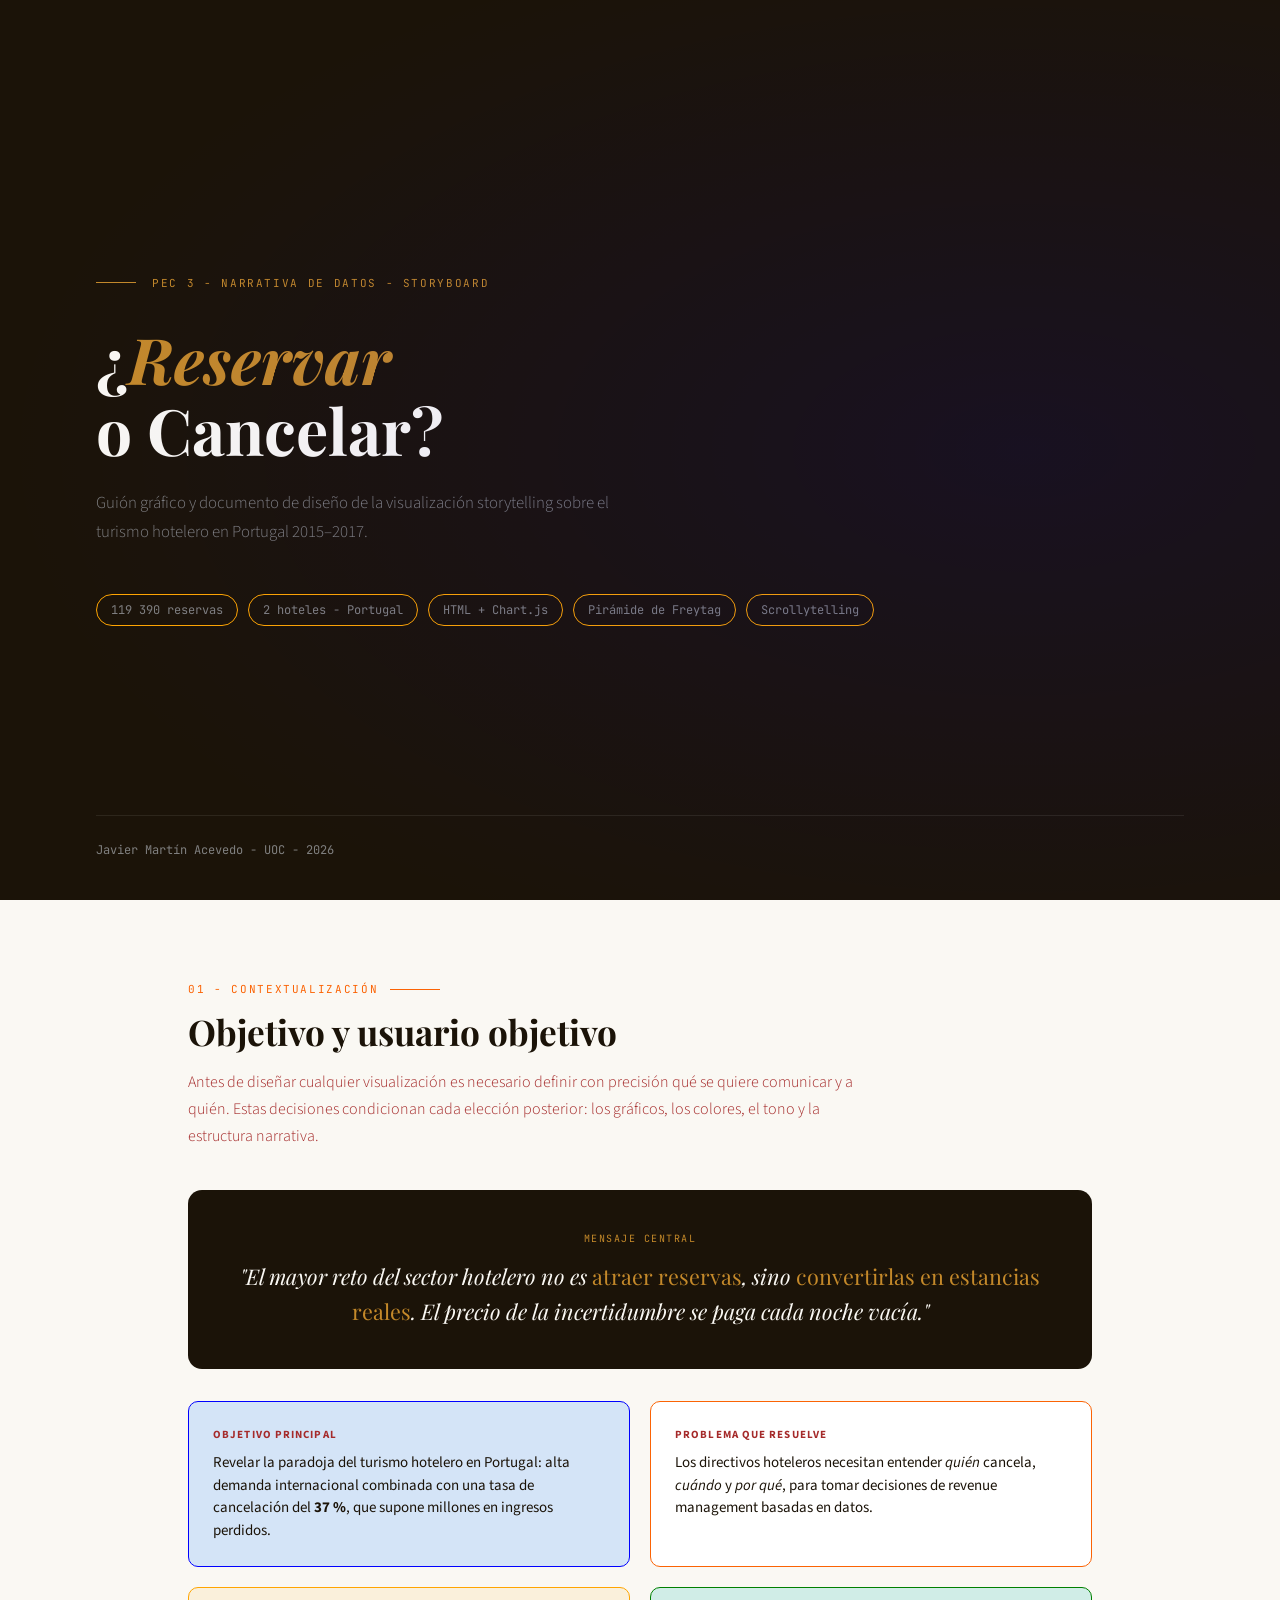
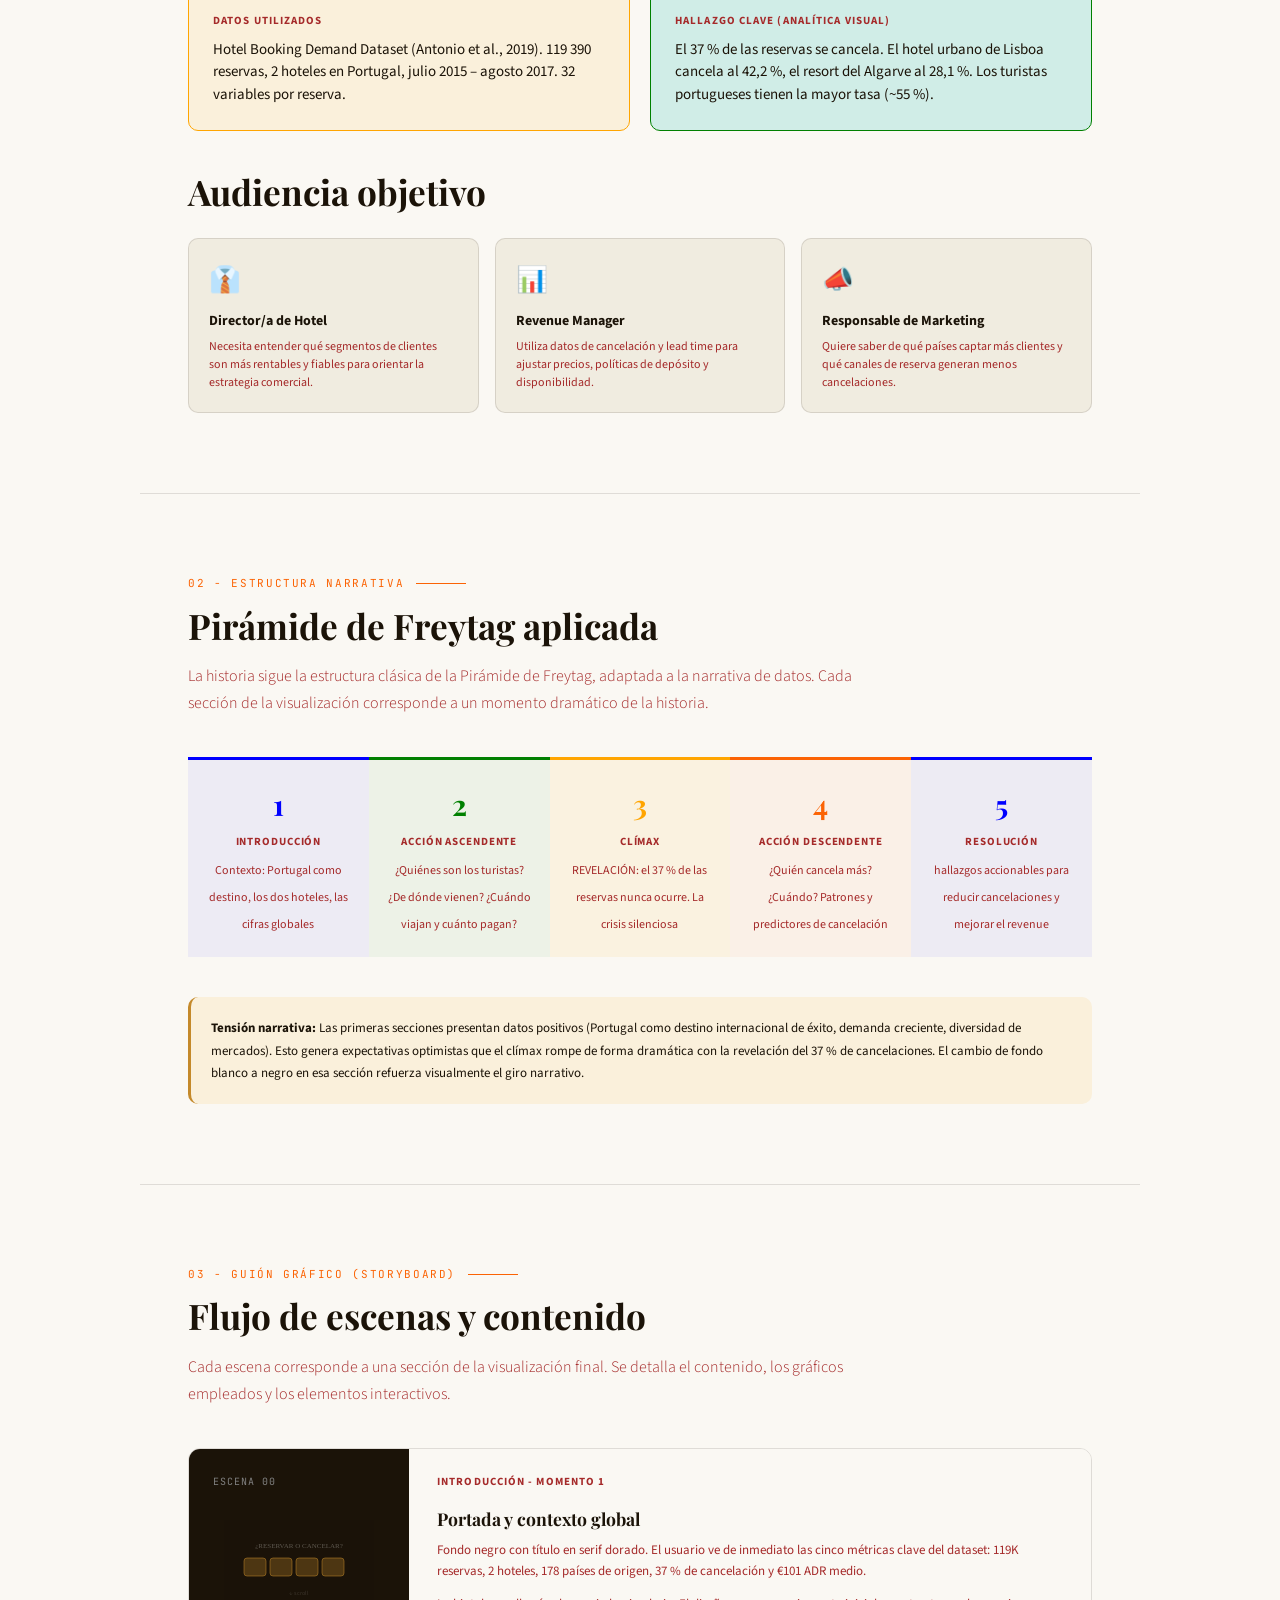
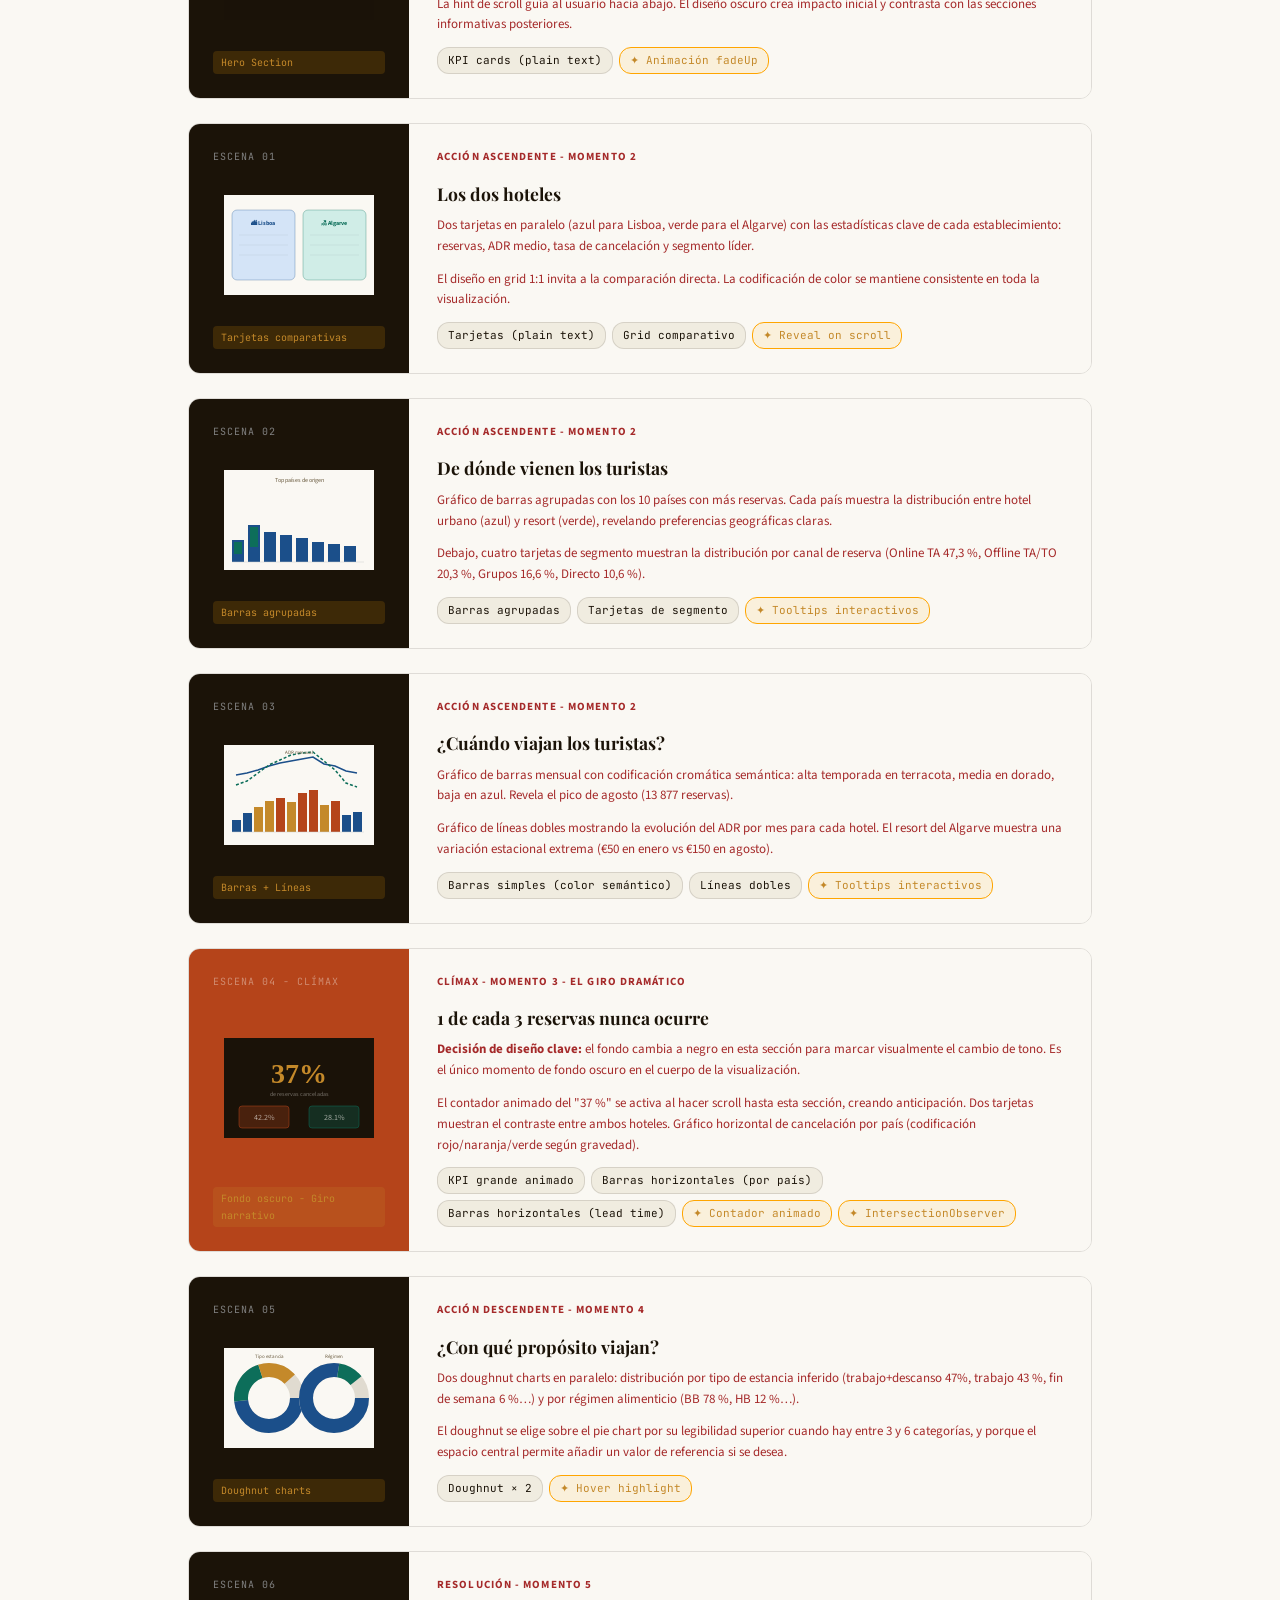
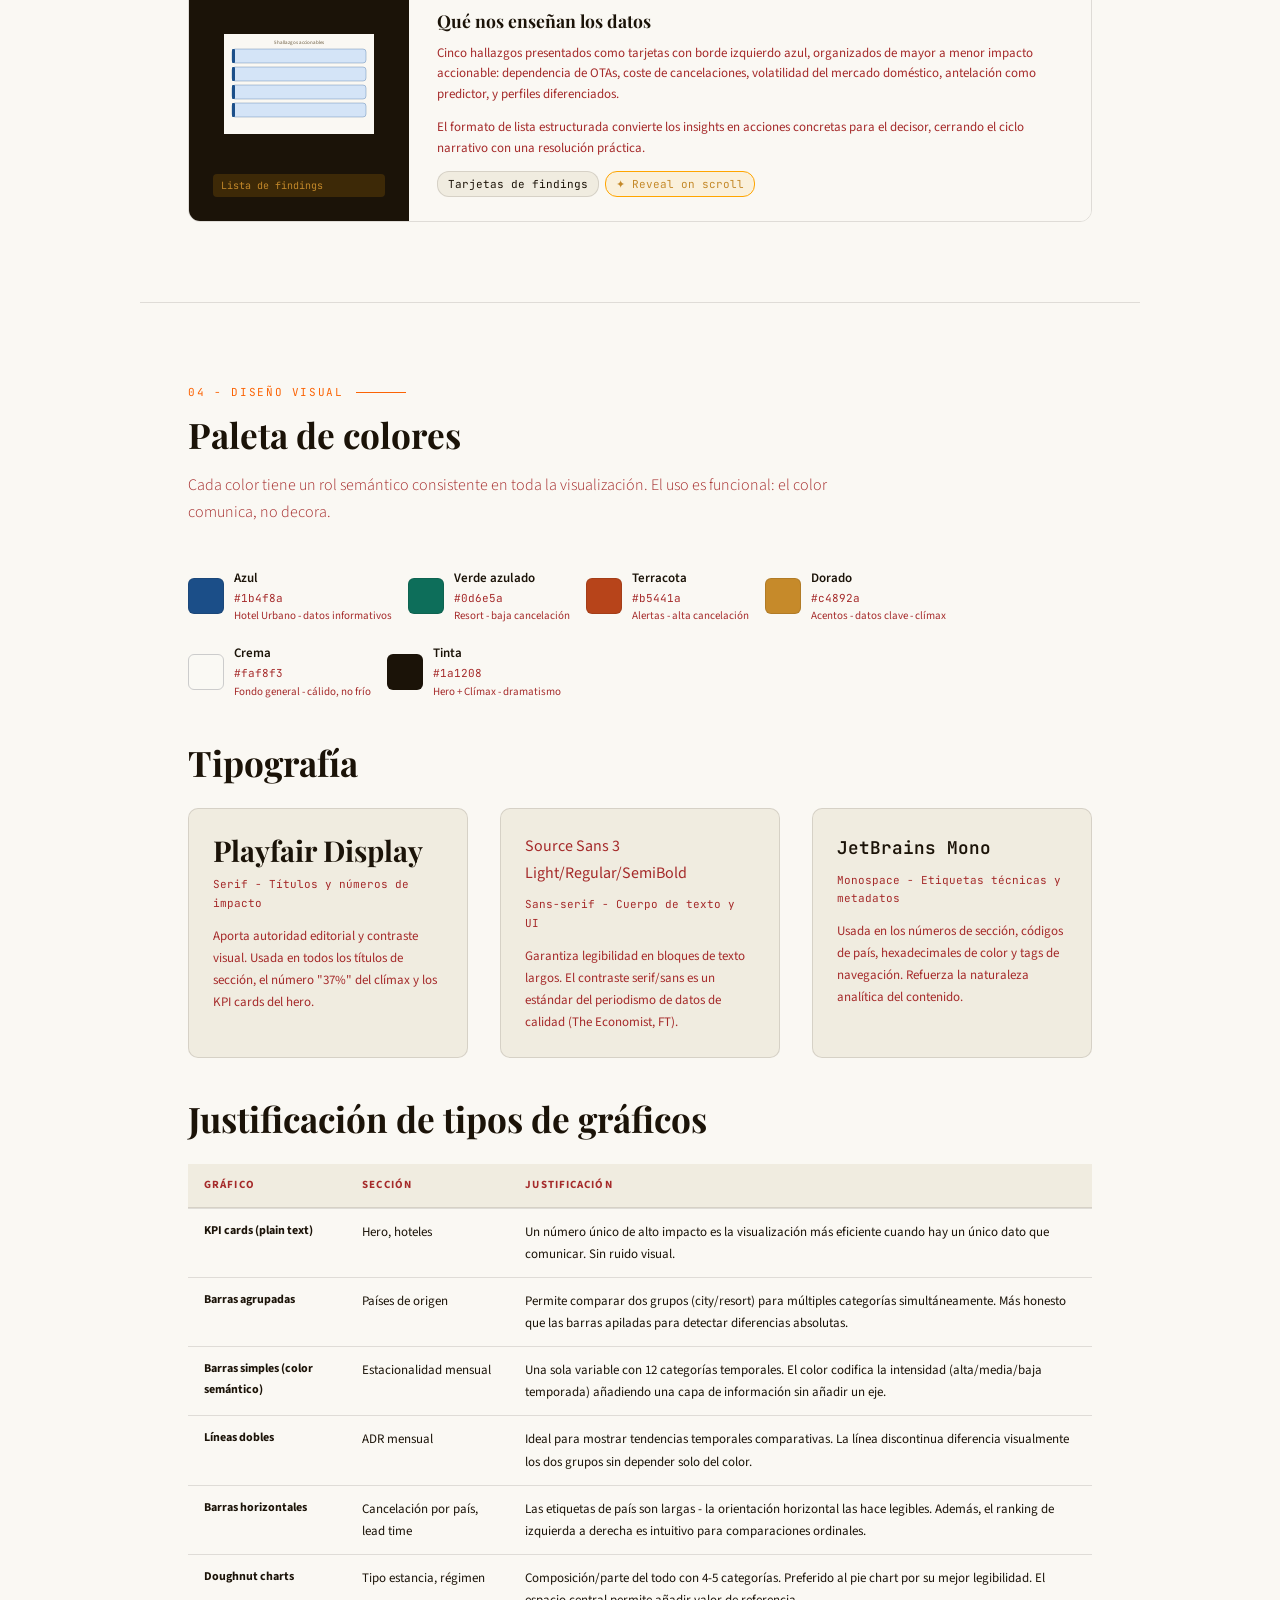
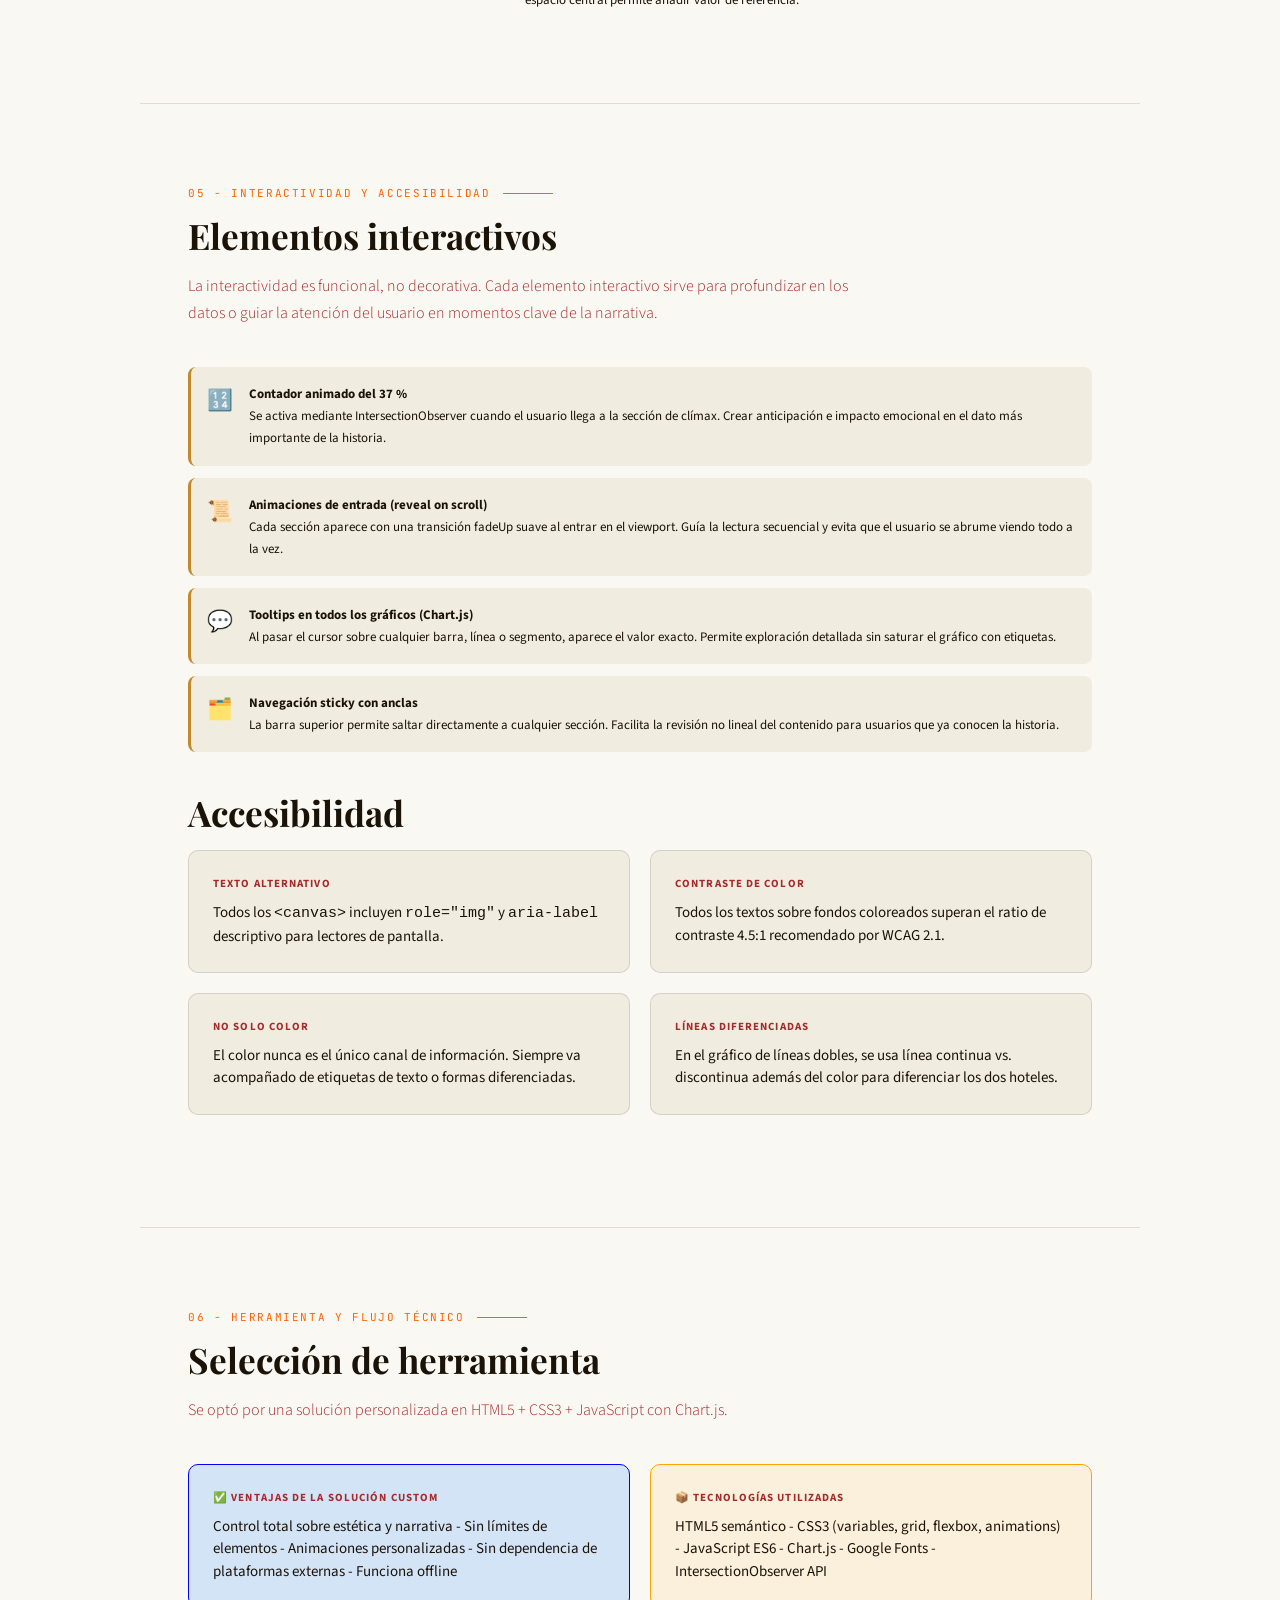
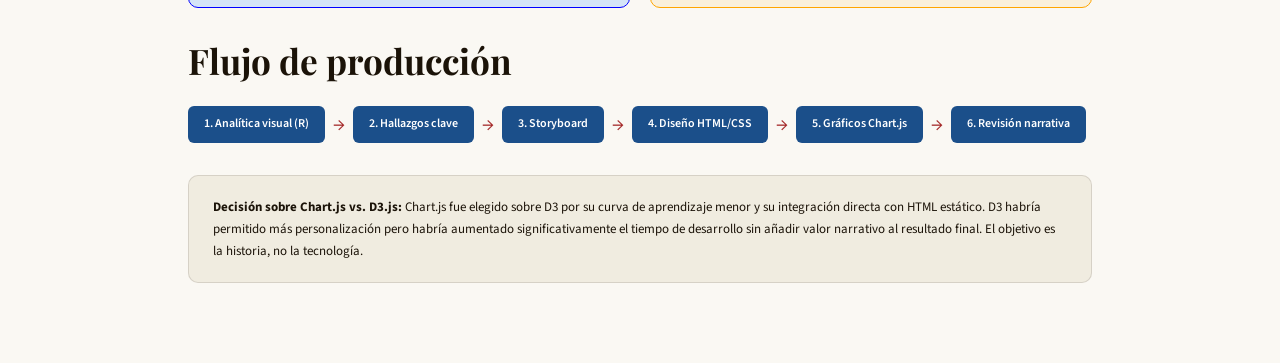
==== commit b1ac625b: "puse mal la fecha sigo creyendo que vivo en 2025" ====
--- a/storyboard.html
+++ b/storyboard.html
@@ -30,7 +30,7 @@
     <span class="tag">Scrollytelling</span>
   </div>
   <div class="cover-footer">
-    <span>Javier Martín Acevedo - UOC - 2025</span>
+    <span>Javier Martín Acevedo - UOC - 2026</span>
   </div>
 </div>
 
